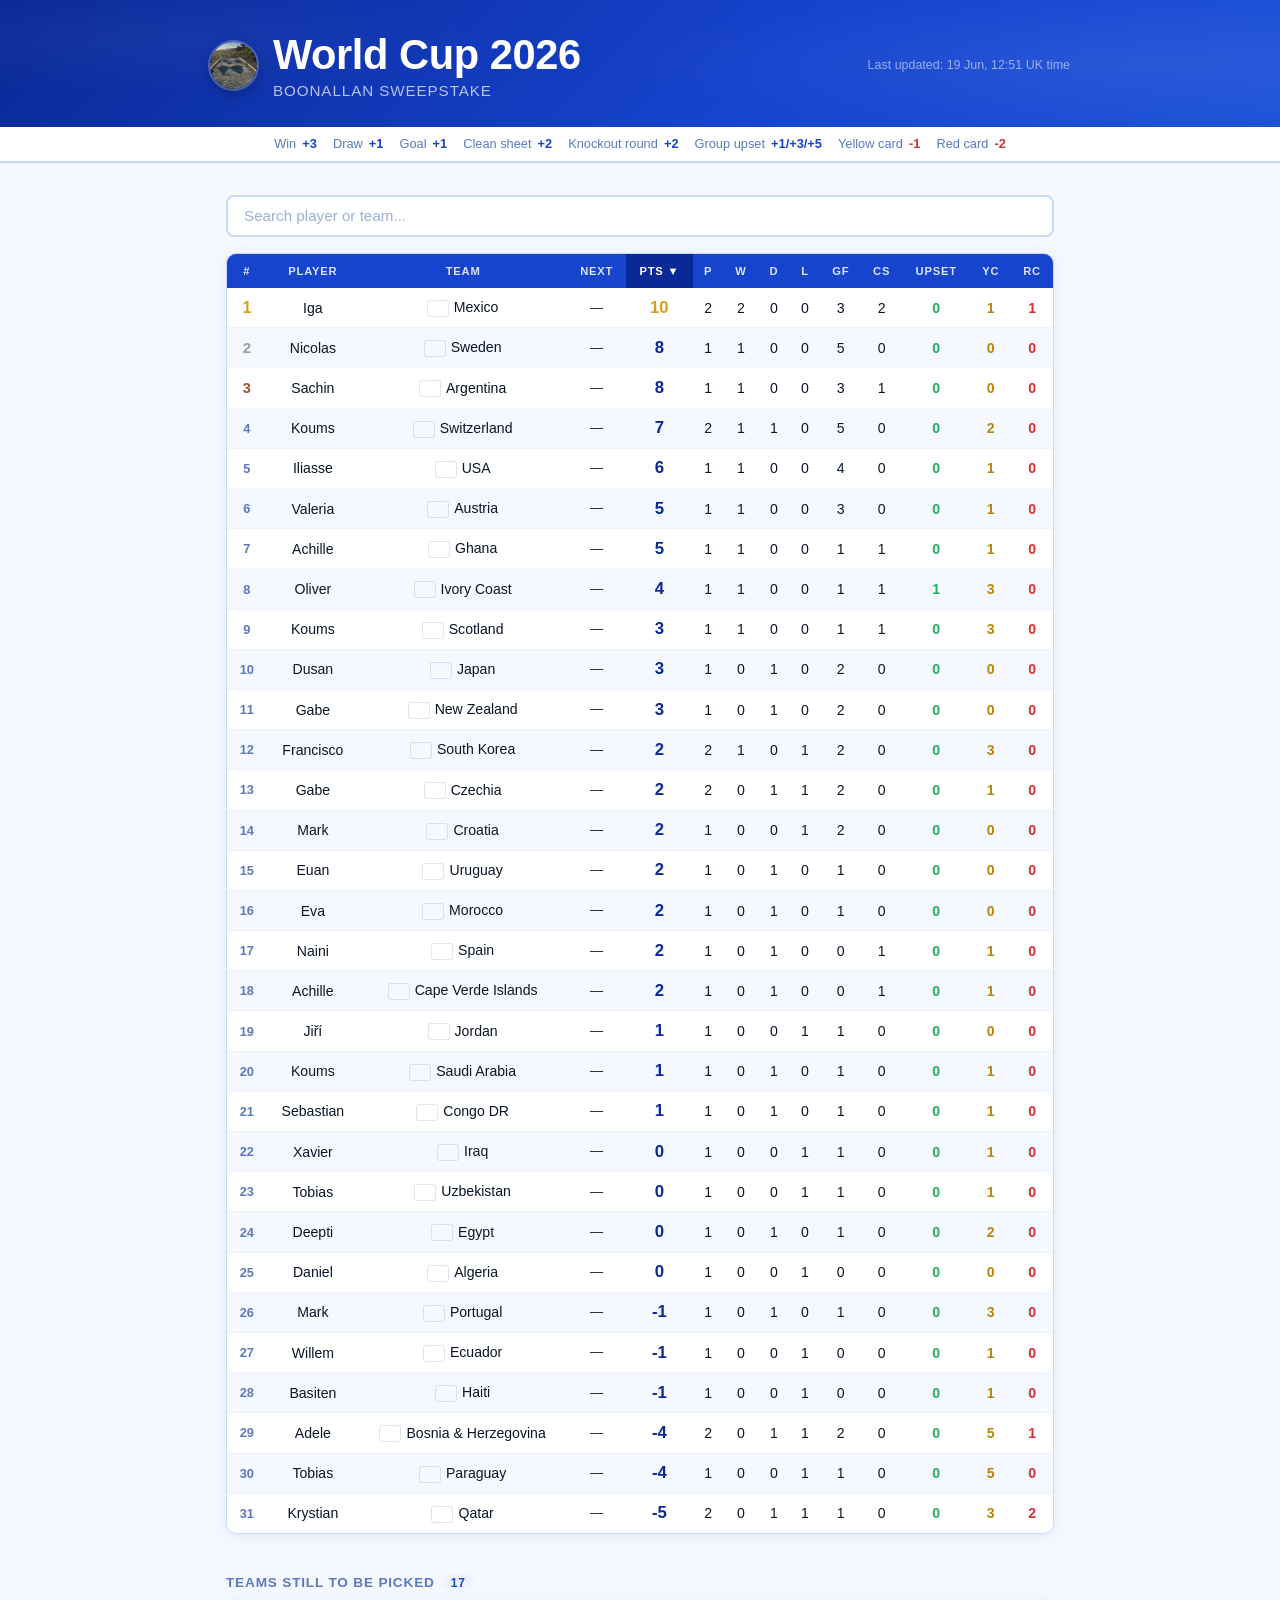
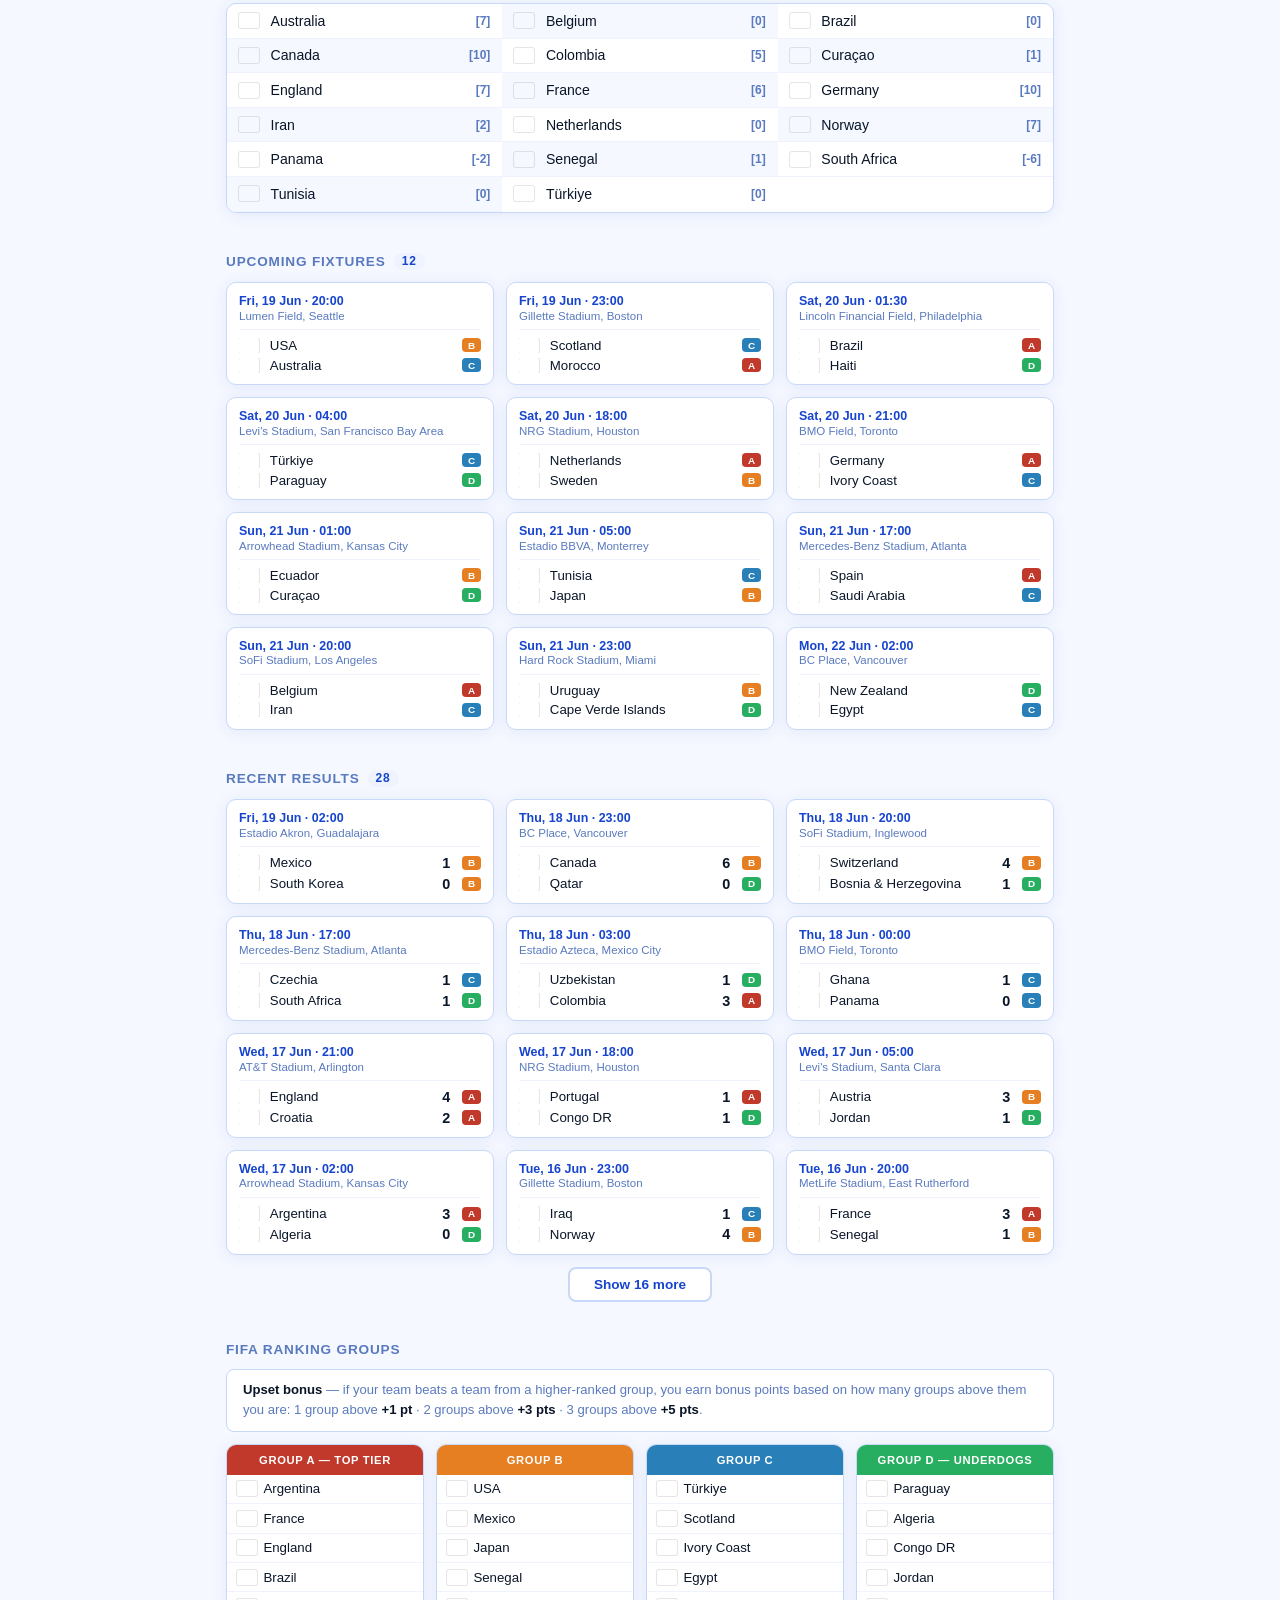
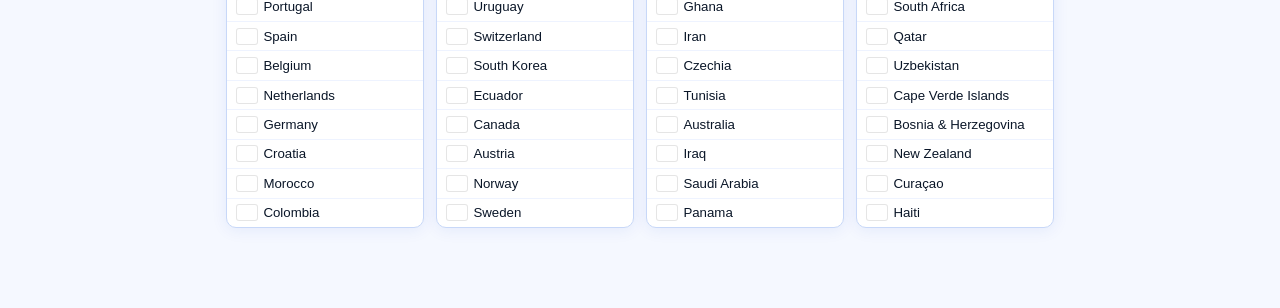
==== docs/index.html @ 89fc32eb "visual" ====
<!DOCTYPE html>
<html lang="en">
<head>
  <meta charset="UTF-8">
  <meta name="viewport" content="width=device-width, initial-scale=1.0">
  <title>BoonAllan World Cup 2026</title>
  <link rel="icon" href="data:image/svg+xml,<svg xmlns=%22http://www.w3.org/2000/svg%22 viewBox=%220 0 100 100%22><text y=%22.9em%22 font-size=%2290%22>⚽</text></svg>">
  <link rel="stylesheet" href="styles.css">
</head>
<body>

  <header>
    <div class="header-inner">
      <div class="header-left">
        <img src="boonallan.JPG" alt="BoonAllan" class="logo">
        <div class="header-titles">
          <h1>World Cup 2026</h1>
          <p class="subtitle">BoonAllan Sweepstake</p>
        </div>
      </div>
      <p id="updated"></p>
    </div>
  </header>

  <div class="scoring-bar">
    <span class="score-item">Win <strong>+3</strong></span>
    <span class="score-item">Draw <strong>+1</strong></span>
    <span class="score-item">Goal <strong>+1</strong></span>
    <span class="score-item">Clean sheet <strong>+2</strong></span>
    <span class="score-item">Knockout round <strong>+2</strong></span>
    <span class="score-item">Group upset <strong>+1/+3/+5</strong></span>
    <span class="score-item neg">Yellow card <strong>-1</strong></span>
    <span class="score-item neg">Red card <strong>-2</strong></span>
  </div>

  <main>
    <div class="search-wrap">
      <input id="search" type="search" placeholder="Search player or team..." autocomplete="off">
    </div>

    <div id="leaderboard-wrap">
      <p id="status" class="message">Loading...</p>
    </div>

    <div id="available-section"></div>
    <div id="upcoming-section"></div>
    <div id="results-section"></div>
    <div id="fifa-section"></div>
  </main>

  <script src="app.js"></script>
  <script data-goatcounter="https://boonallan.goatcounter.com/count"
        async src="https://gc.zgo.at/count.js"></script>
</body>
</html>
---- docs/styles.css ----
*, *::before, *::after {
  box-sizing: border-box;
  margin: 0;
  padding: 0;
}

:root {
  --blue:       #1644CE;
  --blue-dark:  #0A2896;
  --blue-mid:   #1E52D8;
  --blue-light: #EEF3FF;
  --blue-faint: #F5F8FF;
  --gold:       #D4A017;
  --gold-light: #FFF8E1;
  --white:      #FFFFFF;
  --text:       #0A1628;
  --muted:      #5A7ABF;
  --border:     #C8D8F8;
  --red:        #D63031;
  --yellow:     #F9CA24;
}

body {
  background: var(--blue-faint);
  color: var(--text);
  font-family: -apple-system, BlinkMacSystemFont, "Segoe UI", Roboto, sans-serif;
  min-height: 100vh;
}

/* ── Header ── */
header {
  background: linear-gradient(135deg, var(--blue-dark) 0%, var(--blue) 60%, var(--blue-mid) 100%);
  padding: 2rem 1.5rem 1.75rem;
  position: relative;
  overflow: hidden;
}

header::before {
  content: "";
  position: absolute;
  inset: 0;
  background:
    radial-gradient(ellipse 60% 80% at 90% 50%, rgba(255,255,255,0.06) 0%, transparent 70%),
    radial-gradient(ellipse 40% 60% at 10% 30%, rgba(255,255,255,0.04) 0%, transparent 70%);
  pointer-events: none;
}

.header-inner {
  max-width: 860px;
  margin: 0 auto;
  display: flex;
  align-items: center;
  justify-content: space-between;
  gap: 1rem;
  flex-wrap: wrap;
}

.header-left {
  display: flex;
  align-items: center;
  gap: 1rem;
}

.logo {
  width: 36px;
  height: 36px;
  border-radius: 50%;
  flex-shrink: 0;
  box-shadow: 0 0 0 2px rgba(255, 255, 255, 0.25), 0 4px 14px rgba(0, 0, 0, 0.3);
}

.header-titles h1 {
  font-size: clamp(1.6rem, 4.5vw, 2.6rem);
  font-weight: 800;
  color: var(--white);
  letter-spacing: -0.01em;
  line-height: 1.1;
}

.subtitle {
  font-size: 0.95rem;
  font-weight: 500;
  color: rgba(255,255,255,0.7);
  margin-top: 0.25rem;
  letter-spacing: 0.06em;
  text-transform: uppercase;
}

#updated {
  font-size: 0.78rem;
  color: rgba(255,255,255,0.55);
  white-space: nowrap;
}

/* ── Scoring bar ── */
.scoring-bar {
  background: var(--white);
  border-bottom: 2px solid var(--border);
  padding: 0.6rem 1.5rem;
  display: flex;
  flex-wrap: wrap;
  gap: 0.4rem 1rem;
  justify-content: center;
  align-items: center;
}

.score-item {
  font-size: 0.8rem;
  color: var(--muted);
  white-space: nowrap;
}

.score-item strong {
  color: var(--blue);
  font-weight: 700;
  margin-left: 0.2em;
}

.score-item.neg strong {
  color: var(--red);
}

/* ── Main content ── */
main {
  max-width: 860px;
  margin: 2rem auto;
  padding: 0 1rem 3rem;
}

/* ── Search bar ── */
.search-wrap {
  margin-bottom: 1rem;
}

#search {
  width: 100%;
  padding: 0.65rem 1rem;
  font-size: 0.95rem;
  border: 2px solid var(--border);
  border-radius: 8px;
  background: var(--white);
  color: var(--text);
  outline: none;
  transition: border-color 0.15s, box-shadow 0.15s;
}

#search:focus {
  border-color: var(--blue);
  box-shadow: 0 0 0 3px rgba(22, 68, 206, 0.12);
}

#search::placeholder {
  color: #9AB0D8;
}

/* ── Table ── */
.message {
  color: var(--muted);
  text-align: center;
  padding: 2rem 0;
}

#leaderboard-wrap {
  overflow-x: auto;
  background: var(--white);
  border-radius: 10px;
  border: 1px solid var(--border);
  box-shadow: 0 2px 16px rgba(22, 68, 206, 0.08);
}

table {
  width: 100%;
  border-collapse: collapse;
  min-width: 560px;
}

thead th {
  background: var(--blue);
  color: rgba(255,255,255,0.85);
  padding: 0.7rem 0.6rem;
  font-size: 0.7rem;
  font-weight: 700;
  text-transform: uppercase;
  letter-spacing: 0.07em;
  white-space: nowrap;
}

thead th.sortable {
  cursor: pointer;
  -webkit-user-select: none;
  user-select: none;
}

thead th.sortable:hover {
  background: var(--blue-mid);
  color: var(--white);
}

thead th.active {
  background: var(--blue-dark);
  color: var(--white);
}

tbody tr {
  border-bottom: 1px solid var(--blue-light);
  transition: background 0.1s;
}

tbody tr:last-child {
  border-bottom: none;
}

tbody tr:nth-child(even) {
  background: var(--blue-faint);
}

tbody tr:hover {
  background: var(--blue-light);
}

tbody td {
  padding: 0.6rem 0.6rem;
  font-size: 0.88rem;
  text-align: center;
}

tbody td:nth-child(2),
tbody td:nth-child(3) {
  text-align: center;
  font-weight: 500;
}

/* Rank */
td.rank {
  color: var(--muted);
  font-size: 0.8rem;
  font-weight: 600;
  min-width: 2.2rem;
}

tr.r1 td.rank { color: var(--gold); font-size: 1rem; }
tr.r2 td.rank { color: #9E9E9E; font-size: 0.95rem; }
tr.r3 td.rank { color: #A0522D; font-size: 0.9rem; }

/* Points */
td.pts {
  font-weight: 800;
  font-size: 1.05rem;
  color: var(--blue-dark);
}

tr.r1 td.pts { color: var(--gold); }

/* Next match column */
td.next-match {
  text-align: center;
  white-space: nowrap;
  font-size: 0.82rem;
  line-height: 1.4;
}

.next-time {
  display: block;
  font-weight: 700;
  color: var(--blue);
}

.next-vs {
  display: block;
  color: var(--muted);
  font-size: 0.78rem;
}


td.next-match.knocked-out {
  color: var(--muted);
  font-style: italic;
  font-size: 0.82rem;
}

/* Flag images */
.flag {
  display: inline-block;
  vertical-align: middle;
  margin-right: 6px;
  border-radius: 2px;
  box-shadow: 0 0 0 1px rgba(0,0,0,0.1);
  flex-shrink: 0;
}

/* Cards */
td.yc { color: #B8860B; font-weight: 600; }
td.rc { color: var(--red); font-weight: 600; }
td.ub { color: #27AE60; font-weight: 700; }

/* ── Available teams ── */
#available-section {
  margin-top: 2.5rem;
}

.section-heading {
  font-size: 0.85rem;
  font-weight: 700;
  text-transform: uppercase;
  letter-spacing: 0.06em;
  color: var(--muted);
  margin-bottom: 0.75rem;
  display: flex;
  align-items: center;
  gap: 0.5rem;
}

.section-heading .count {
  background: var(--blue-light);
  color: var(--blue);
  font-size: 0.75rem;
  font-weight: 700;
  padding: 0.1rem 0.5rem;
  border-radius: 999px;
}

#available-wrap {
  background: var(--white);
  border: 1px solid var(--border);
  border-radius: 10px;
  box-shadow: 0 2px 16px rgba(22, 68, 206, 0.08);
  overflow: hidden;
}

.available-table {
  width: 100%;
  border-collapse: collapse;
  column-count: 3;
}

.available-table tbody {
  display: grid;
  grid-template-columns: repeat(3, 1fr);
}

.available-table tr {
  border-bottom: 1px solid var(--blue-light);
}

.available-table td {
  padding: 0.55rem 0.75rem;
  font-size: 0.88rem;
  display: flex;
  align-items: center;
  gap: 0.35rem;
}

.avail-pts {
  margin-left: auto;
  font-size: 0.75rem;
  font-weight: 700;
  color: var(--muted);
  flex-shrink: 0;
}

@media (max-width: 600px) {
  .available-table tbody {
    grid-template-columns: 1fr;
  }
}

/* ── Upcoming Fixtures ── */
#upcoming-section {
  margin-top: 2.5rem;
}

.match-grid {
  display: grid;
  grid-template-columns: repeat(3, 1fr);
  gap: 0.75rem;
}

.match-card {
  background: var(--white);
  border: 1px solid var(--border);
  border-radius: 10px;
  overflow: hidden;
  box-shadow: 0 2px 16px rgba(22, 68, 206, 0.08);
  padding: 0.7rem 0.75rem;
  display: flex;
  flex-direction: column;
  gap: 0.5rem;
}

.match-card-meta {
  display: flex;
  flex-direction: column;
  gap: 0.1rem;
  padding-bottom: 0.45rem;
  border-bottom: 1px solid var(--blue-light);
}

.match-card-time {
  font-size: 0.78rem;
  font-weight: 700;
  color: var(--blue);
}

.match-card-venue {
  font-size: 0.72rem;
  color: var(--muted);
  white-space: nowrap;
  overflow: hidden;
  text-overflow: ellipsis;
}

.match-teams {
  display: flex;
  flex-direction: column;
  gap: 0.3rem;
}

.match-team {
  display: flex;
  align-items: center;
  justify-content: space-between;
  gap: 0.4rem;
}

.match-team-name {
  display: flex;
  align-items: center;
  gap: 0.3rem;
  font-size: 0.83rem;
  font-weight: 500;
  flex: 1;
  min-width: 0;
  white-space: nowrap;
  overflow: hidden;
  text-overflow: ellipsis;
}

/* ── Results section ── */
#results-section {
  margin-top: 2.5rem;
}

.match-score {
  font-size: 0.9rem;
  font-weight: 800;
  color: var(--text);
  min-width: 1.2rem;
  text-align: center;
  flex-shrink: 0;
}

.show-more-wrap {
  margin-top: 0.75rem;
  text-align: center;
}

.show-more-btn {
  background: var(--white);
  border: 2px solid var(--border);
  border-radius: 8px;
  color: var(--blue);
  font-size: 0.85rem;
  font-weight: 600;
  padding: 0.5rem 1.5rem;
  cursor: pointer;
  transition: background 0.15s, border-color 0.15s;
}

.show-more-btn:hover {
  background: var(--blue-light);
  border-color: var(--blue);
}

.grp-badge {
  font-size: 0.62rem;
  font-weight: 700;
  padding: 0.1rem 0.35rem;
  border-radius: 4px;
  color: #fff;
  flex-shrink: 0;
  letter-spacing: 0.03em;
}

.grp-badge.grp-a { background: #C0392B; }
.grp-badge.grp-b { background: #E67E22; }
.grp-badge.grp-c { background: #2980B9; }
.grp-badge.grp-d { background: #27AE60; }

@media (max-width: 600px) {
  .match-grid {
    grid-template-columns: repeat(2, 1fr);
  }
}

@media (max-width: 380px) {
  .match-grid {
    grid-template-columns: 1fr;
  }
}

/* ── FIFA Ranking Groups ── */
#fifa-section {
  margin-top: 2.5rem;
}

.upset-note {
  font-size: 0.82rem;
  color: var(--muted);
  line-height: 1.55;
  margin-bottom: 0.75rem;
  background: var(--white);
  border: 1px solid var(--border);
  border-radius: 8px;
  padding: 0.65rem 1rem;
}

.upset-note strong {
  color: var(--text);
}

.grp-grid {
  display: grid;
  grid-template-columns: repeat(4, 1fr);
  gap: 0.75rem;
}

.grp-col {
  background: var(--white);
  border: 1px solid var(--border);
  border-radius: 10px;
  overflow: hidden;
  box-shadow: 0 2px 16px rgba(22, 68, 206, 0.08);
}

.grp-header {
  padding: 0.55rem 0.6rem;
  font-size: 0.7rem;
  font-weight: 700;
  text-transform: uppercase;
  letter-spacing: 0.06em;
  color: #fff;
  text-align: center;
}

.grp-header.grp-a { background: #C0392B; }
.grp-header.grp-b { background: #E67E22; }
.grp-header.grp-c { background: #2980B9; }
.grp-header.grp-d { background: #27AE60; }

.grp-team {
  padding: 0.42rem 0.65rem;
  font-size: 0.83rem;
  display: flex;
  align-items: center;
  border-bottom: 1px solid var(--blue-light);
}

.grp-team:last-child {
  border-bottom: none;
}

@media (max-width: 600px) {
  .grp-grid {
    grid-template-columns: repeat(2, 1fr);
  }
}

/* ── Mobile ── */
@media (max-width: 540px) {
  header { padding: 1.25rem 1rem 1.25rem; }
  main { padding: 1rem 0.5rem 2rem; }
  .scoring-bar { padding: 0.5rem 0.75rem; gap: 0.3rem 0.75rem; }
  .score-item { font-size: 0.75rem; }

  /* Pts is the last visible column; stat cols scroll off to the right.
     28 + 95 + 120 + 80 + 58 = 381px (fills ~390px viewport minus padding)
     + 8 × 36px stat cols + 1 × 50px (Upset) = 719px total table width */
  table {
    table-layout: fixed;
    min-width: unset;
    width: 719px;
  }

  thead th:nth-child(1) { width: 28px; }
  thead th:nth-child(2) { width: 95px; }
  thead th:nth-child(3) { width: 120px; }
  thead th:nth-child(4) { width: 80px; }
  thead th:nth-child(5) { width: 58px; }
  thead th:nth-child(n+6) { width: 36px; }
  thead th[data-key="upset_bonus"] { width: 50px; }

  tbody td:nth-child(2),
  tbody td:nth-child(3) {
    overflow: hidden;
    text-overflow: ellipsis;
    white-space: nowrap;
  }
}

/* ── Logo size: larger on desktop ── */
@media (min-width: 541px) {
  .logo {
    width: 47px;
    height: 47px;
  }
}
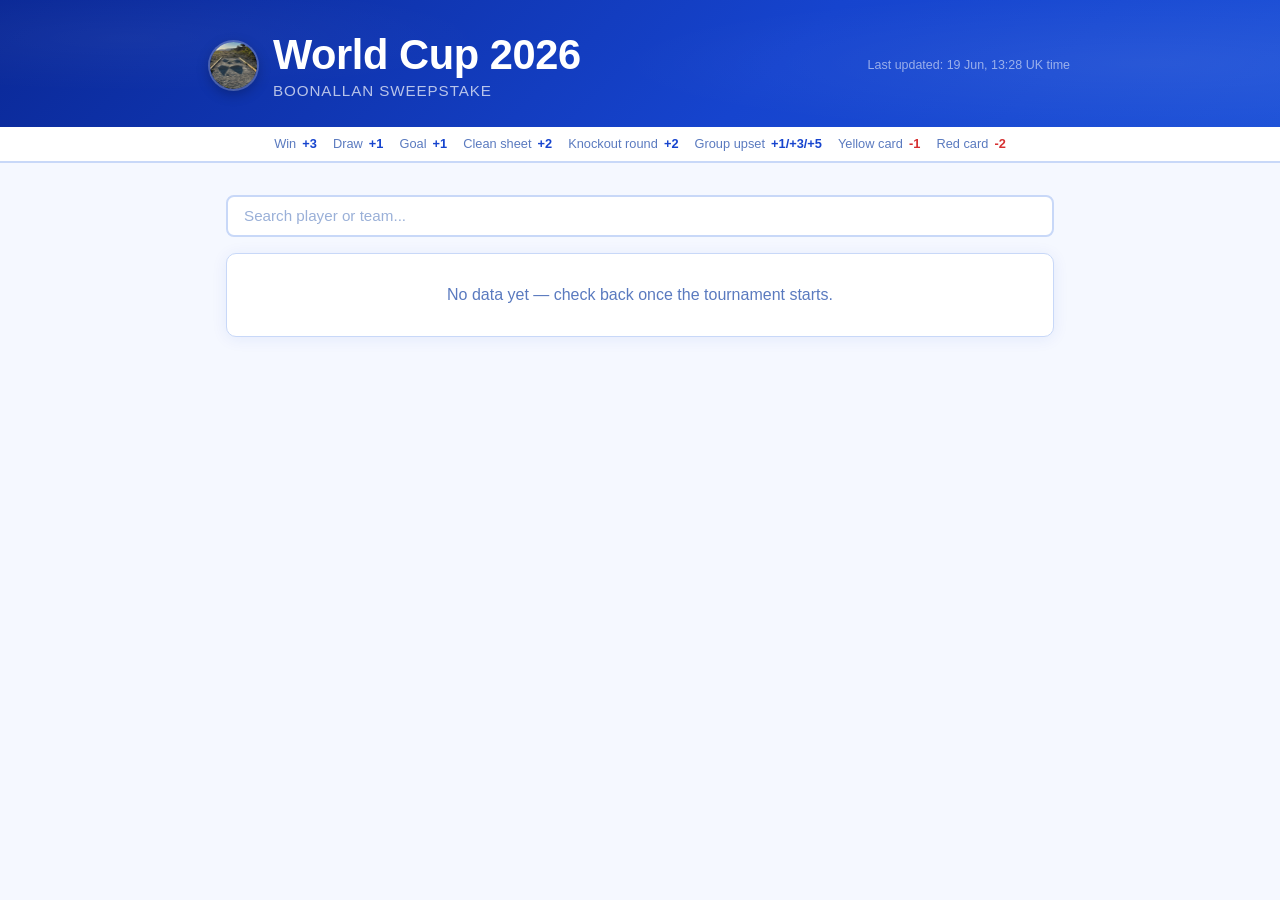
==== commit c8de3a73: "draws" ====
--- a/docs/index.html
+++ b/docs/index.html
@@ -34,6 +34,8 @@
   </div>
 
   <main>
+    <div id="draw-cta"></div>
+
     <div class="search-wrap">
       <input id="search" type="search" placeholder="Search player or team..." autocomplete="off">
     </div>
--- a/docs/styles.css
+++ b/docs/styles.css
@@ -604,3 +604,255 @@
     height: 47px;
   }
 }
+
+/* ── Back link (draw page header) ── */
+.back-link {
+  font-size: 0.85rem;
+  font-weight: 600;
+  color: rgba(255,255,255,0.75);
+  text-decoration: none;
+  white-space: nowrap;
+}
+.back-link:hover { color: #fff; }
+
+/* ── Draw CTA bar (leaderboard page) ── */
+.draw-cta-bar {
+  display: flex;
+  align-items: center;
+  justify-content: space-between;
+  gap: 0.75rem;
+  padding: 0.7rem 1.1rem;
+  border-radius: 10px;
+  font-size: 0.9rem;
+  font-weight: 600;
+  margin-bottom: 1rem;
+  text-decoration: none;
+  cursor: pointer;
+}
+.draw-cta-open {
+  background: var(--blue);
+  color: #fff;
+  transition: background 0.15s;
+}
+.draw-cta-open:hover { background: var(--blue-dark); }
+.draw-cta-badge {
+  background: rgba(255,255,255,0.22);
+  padding: 0.15rem 0.6rem;
+  border-radius: 999px;
+  font-size: 0.8rem;
+}
+.draw-cta-done {
+  background: var(--blue-light);
+  color: var(--blue-dark);
+  font-weight: 500;
+  font-size: 0.88rem;
+  cursor: default;
+}
+
+/* ── Draw page layout ── */
+.draw-main {
+  max-width: 920px;
+  margin: 2rem auto;
+  padding: 0 1rem 3rem;
+}
+
+.draw-setup {
+  text-align: center;
+  margin-bottom: 2rem;
+}
+
+.draw-intro {
+  font-size: 0.9rem;
+  color: var(--muted);
+  margin-bottom: 1.25rem;
+  max-width: 520px;
+  margin-left: auto;
+  margin-right: auto;
+  line-height: 1.55;
+}
+
+.draw-name-row {
+  display: flex;
+  justify-content: center;
+  margin-bottom: 0.75rem;
+}
+
+#player-name {
+  max-width: 300px;
+  width: 100%;
+  padding: 0.75rem 1rem;
+  font-size: 1rem;
+  border: 2px solid var(--border);
+  border-radius: 8px;
+  text-align: center;
+  outline: none;
+  background: var(--white);
+  color: var(--text);
+  transition: border-color 0.15s, box-shadow 0.15s;
+}
+#player-name:focus {
+  border-color: var(--blue);
+  box-shadow: 0 0 0 3px rgba(22, 68, 206, 0.12);
+}
+
+.pick-counter {
+  font-size: 0.95rem;
+  color: var(--muted);
+  min-height: 1.4em;
+}
+.pick-counter.active { color: var(--blue); font-weight: 600; }
+.pick-counter.done   { color: #27AE60;    font-weight: 700; }
+
+.draw-all-done {
+  text-align: center;
+  padding: 1.5rem;
+  background: var(--white);
+  border: 1px solid var(--border);
+  border-radius: 10px;
+  margin-bottom: 1.5rem;
+  color: var(--muted);
+  font-size: 0.95rem;
+}
+
+.draw-error {
+  text-align: center;
+  color: var(--red);
+  padding: 2rem 1rem;
+  font-size: 0.9rem;
+  line-height: 1.6;
+}
+
+/* ── Card grid ── */
+.card-grid {
+  display: grid;
+  grid-template-columns: repeat(8, 1fr);
+  gap: 8px;
+}
+
+@media (max-width: 640px) {
+  .card-grid { grid-template-columns: repeat(4, 1fr); gap: 6px; }
+}
+@media (max-width: 360px) {
+  .card-grid { grid-template-columns: repeat(3, 1fr); gap: 5px; }
+}
+
+/* ── Individual card ── */
+.card-wrap {
+  aspect-ratio: 2 / 3;
+  perspective: 700px;
+  cursor: default;
+  -webkit-tap-highlight-color: transparent;
+}
+.card-wrap.can-pick { cursor: pointer; }
+.card-wrap.pending  { pointer-events: none; opacity: 0.7; }
+
+.card-wrap.can-pick:hover .card-cover {
+  background: linear-gradient(135deg, #1e52d8 0%, #2b65f0 100%);
+  transform: translateY(-2px) scale(1.03);
+}
+
+.card {
+  position: relative;
+  width: 100%;
+  height: 100%;
+  transform-style: preserve-3d;
+  transition: transform 0.55s cubic-bezier(0.4, 0, 0.2, 1);
+}
+.card.is-flipped { transform: rotateY(180deg); }
+
+.card-face {
+  position: absolute;
+  inset: 0;
+  border-radius: 8px;
+  -webkit-backface-visibility: hidden;
+  backface-visibility: hidden;
+  display: flex;
+  flex-direction: column;
+  align-items: center;
+  justify-content: center;
+  overflow: hidden;
+}
+
+/* Face-down side */
+.card-cover {
+  background: linear-gradient(135deg, var(--blue-dark) 0%, var(--blue) 100%);
+  box-shadow: 0 2px 8px rgba(0,0,0,0.25);
+  transition: background 0.15s, transform 0.15s;
+}
+.card-soccer {
+  font-size: clamp(1rem, 2.5vw, 1.6rem);
+  line-height: 1;
+  -webkit-user-select: none;
+  user-select: none;
+}
+
+/* Reveal side */
+.card-reveal {
+  transform: rotateY(180deg);
+  background: var(--white);
+  border: 2px solid var(--border);
+  padding: 0.3rem 0.2rem;
+  box-shadow: 0 2px 8px rgba(0,0,0,0.08);
+  gap: 0.2rem;
+}
+
+.card.claimed-mine .card-reveal {
+  border-color: var(--gold);
+  background: var(--gold-light);
+}
+.card.claimed-other .card-reveal {
+  background: var(--blue-faint);
+  border-color: var(--border);
+}
+
+.reveal-flag { line-height: 1; }
+.reveal-flag img { border-radius: 2px; display: block; }
+
+.reveal-team {
+  font-size: clamp(0.48rem, 1.1vw, 0.72rem);
+  font-weight: 700;
+  text-align: center;
+  color: var(--text);
+  line-height: 1.2;
+  word-break: break-word;
+  -webkit-hyphens: auto;
+  hyphens: auto;
+}
+
+.reveal-claimer {
+  font-size: clamp(0.44rem, 0.9vw, 0.62rem);
+  color: var(--muted);
+  text-align: center;
+  font-style: italic;
+  line-height: 1.2;
+}
+.card.claimed-mine .reveal-claimer {
+  color: #b8860b;
+  font-weight: 700;
+  font-style: normal;
+}
+
+/* ── Toast notification ── */
+.toast {
+  position: fixed;
+  bottom: 2rem;
+  left: 50%;
+  transform: translateX(-50%);
+  background: var(--text);
+  color: #fff;
+  padding: 0.7rem 1.4rem;
+  border-radius: 8px;
+  font-size: 0.88rem;
+  font-weight: 500;
+  z-index: 200;
+  box-shadow: 0 4px 20px rgba(0,0,0,0.3);
+  white-space: nowrap;
+}
+
+/* ── Shake animation ── */
+@keyframes shake {
+  0%, 100% { transform: translateX(0); }
+  25%       { transform: translateX(-7px); }
+  75%       { transform: translateX(7px); }
+}
+.shake { animation: shake 0.35s ease-in-out; }
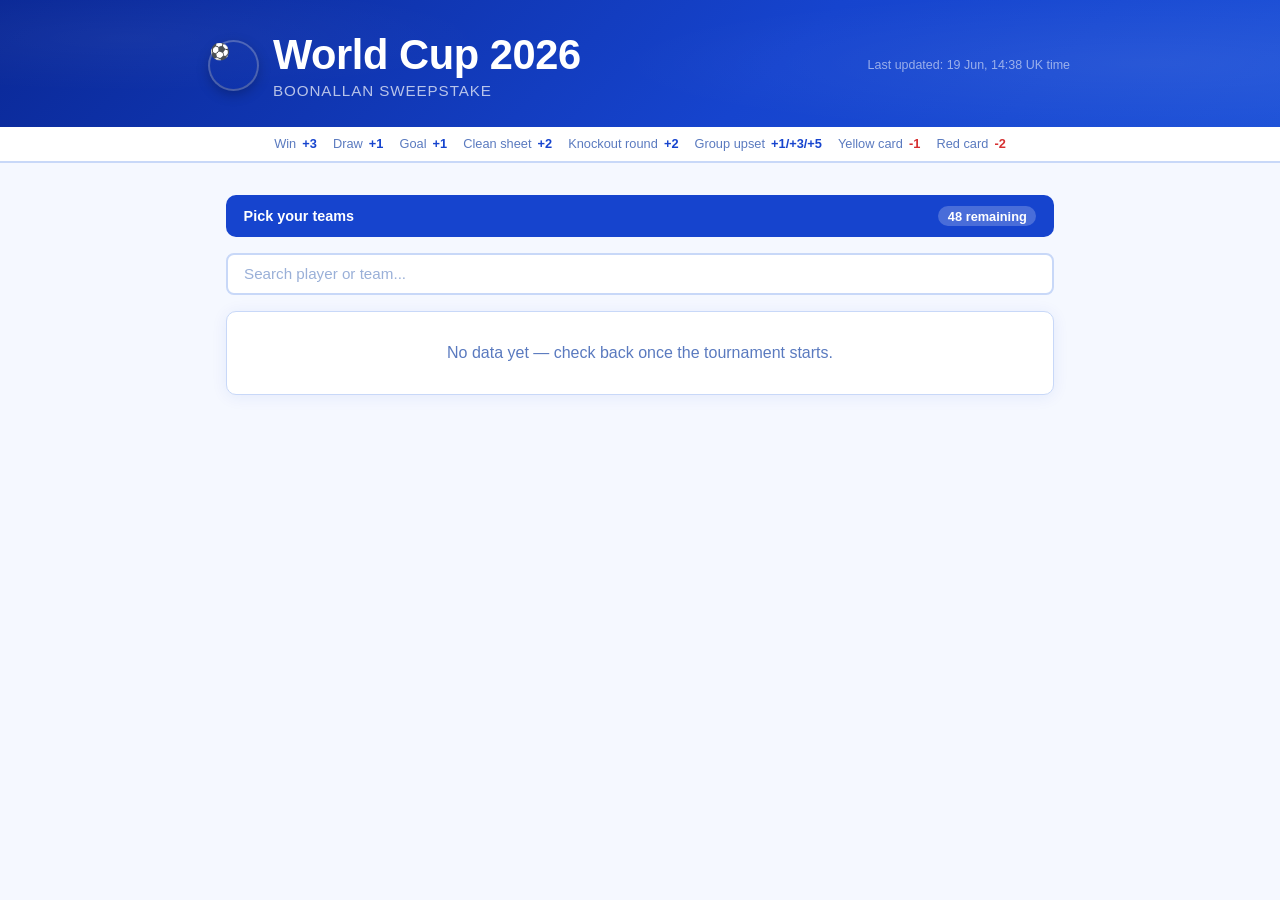
==== commit ac1be419: "image" ====
--- a/docs/index.html
+++ b/docs/index.html
@@ -12,7 +12,7 @@
   <header>
     <div class="header-inner">
       <div class="header-left">
-        <img src="boonallan.JPG" alt="BoonAllan" class="logo">
+        <span class="logo logo-emoji">⚽</span>
         <div class="header-titles">
           <h1>World Cup 2026</h1>
           <p class="subtitle">BoonAllan Sweepstake</p>
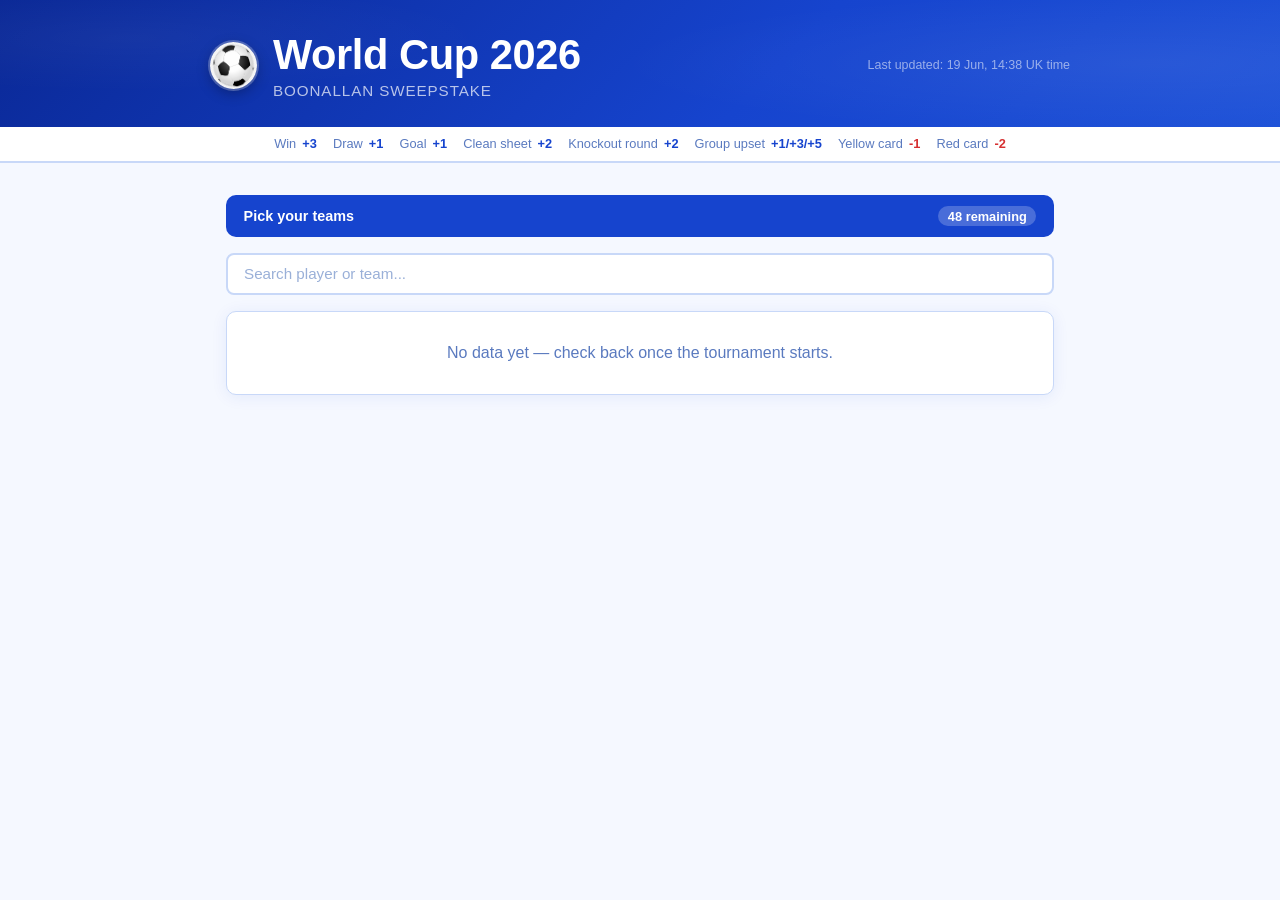
==== commit 08a5db04: "image" ====
--- a/docs/index.html
+++ b/docs/index.html
@@ -12,7 +12,7 @@
   <header>
     <div class="header-inner">
       <div class="header-left">
-        <span class="logo logo-emoji">⚽</span>
+        <img src="boonallan.png" alt="BoonAllan" class="logo">
         <div class="header-titles">
           <h1>World Cup 2026</h1>
           <p class="subtitle">BoonAllan Sweepstake</p>
--- a/docs/styles.css
+++ b/docs/styles.css
@@ -641,6 +641,11 @@
   border-radius: 999px;
   font-size: 0.8rem;
 }
+.draw-cta-inline {
+  display: inline-flex;
+  margin-top: 1rem;
+}
+
 .draw-cta-done {
   background: var(--blue-light);
   color: var(--blue-dark);
@@ -851,8 +856,8 @@
 
 /* ── Shake animation ── */
 @keyframes shake {
-  0%, 100% { transform: translateX(0); }
-  25%       { transform: translateX(-7px); }
-  75%       { transform: translateX(7px); }
+  0%, 100% { translate: 0; }
+  25%       { translate: -7px; }
+  75%       { translate: 7px; }
 }
 .shake { animation: shake 0.35s ease-in-out; }
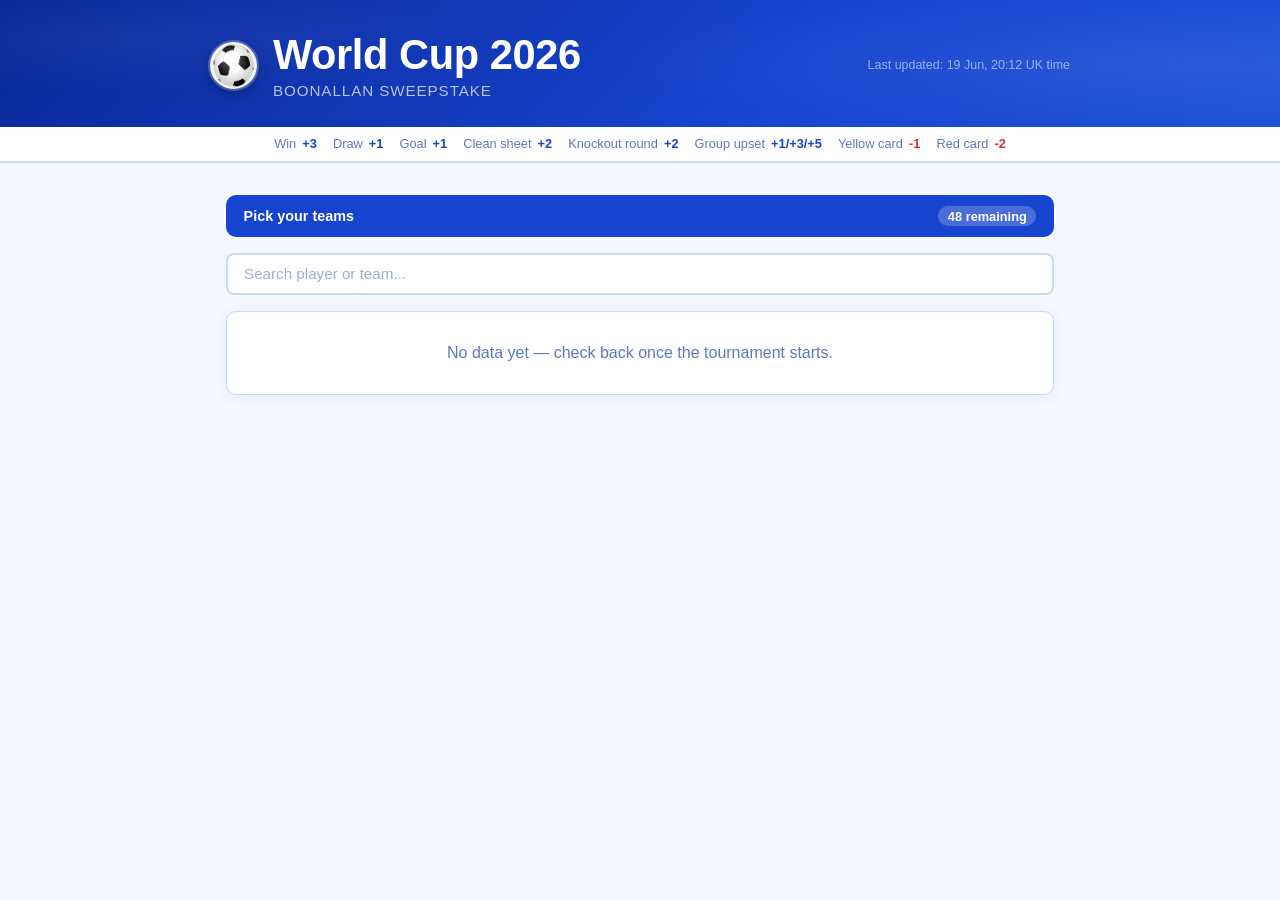
==== commit 44f0f582: "assignments" ====
--- a/docs/index.html
+++ b/docs/index.html
@@ -47,6 +47,7 @@
     <div id="available-section"></div>
     <div id="upcoming-section"></div>
     <div id="results-section"></div>
+    <div id="player-leaderboard-section"></div>
     <div id="fifa-section"></div>
   </main>
 
--- a/docs/styles.css
+++ b/docs/styles.css
@@ -498,6 +498,24 @@
   }
 }
 
+/* ── Player Totals leaderboard ── */
+#player-leaderboard-section {
+  margin-top: 2.5rem;
+}
+
+.player-lb-wrap {
+  overflow-x: auto;
+  background: var(--white);
+  border-radius: 10px;
+  border: 1px solid var(--border);
+  box-shadow: 0 2px 16px rgba(22, 68, 206, 0.08);
+}
+
+.player-lb-teams {
+  text-align: left;
+  line-height: 1.6;
+}
+
 /* ── FIFA Ranking Groups ── */
 #fifa-section {
   margin-top: 2.5rem;
@@ -811,7 +829,7 @@
 }
 
 .reveal-flag { line-height: 1; }
-.reveal-flag img { border-radius: 2px; display: block; }
+.reveal-flag .flag { margin-right: 0; display: block; }
 
 .reveal-team {
   font-size: clamp(0.48rem, 1.1vw, 0.72rem);
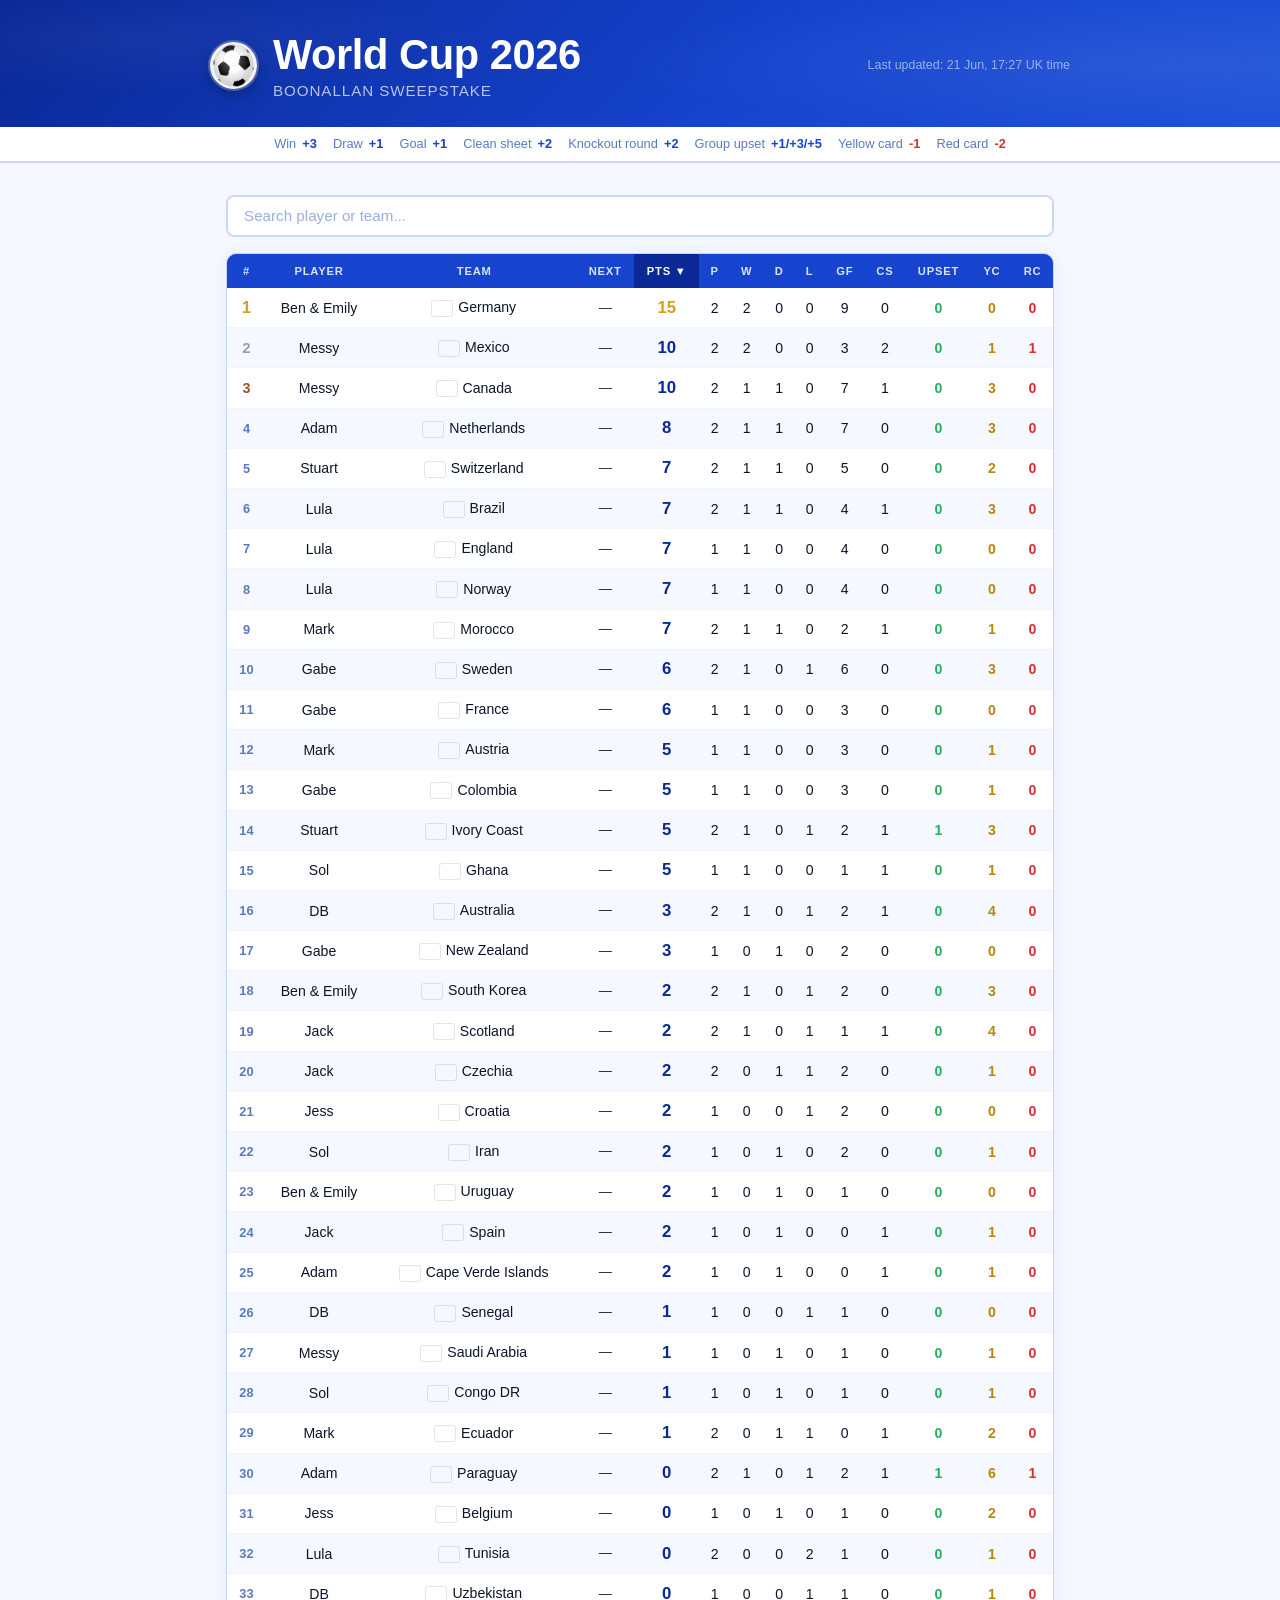
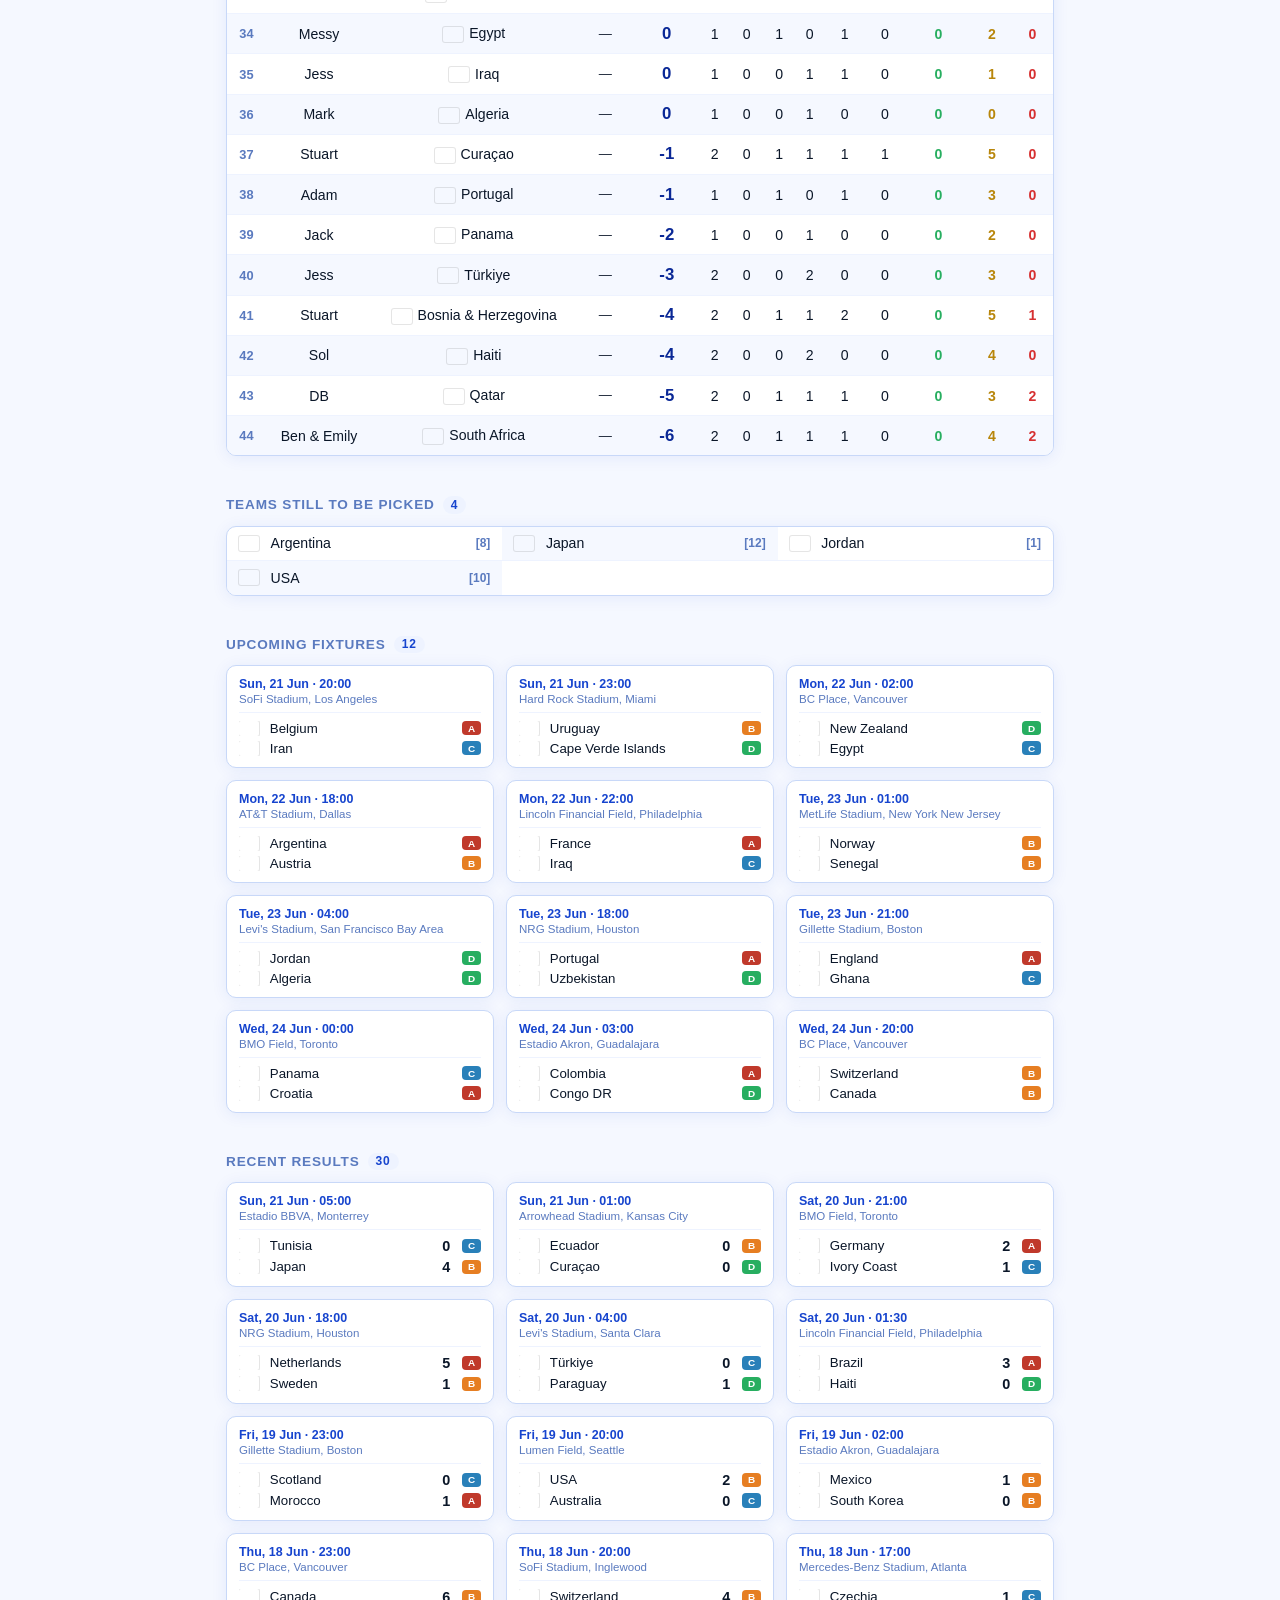
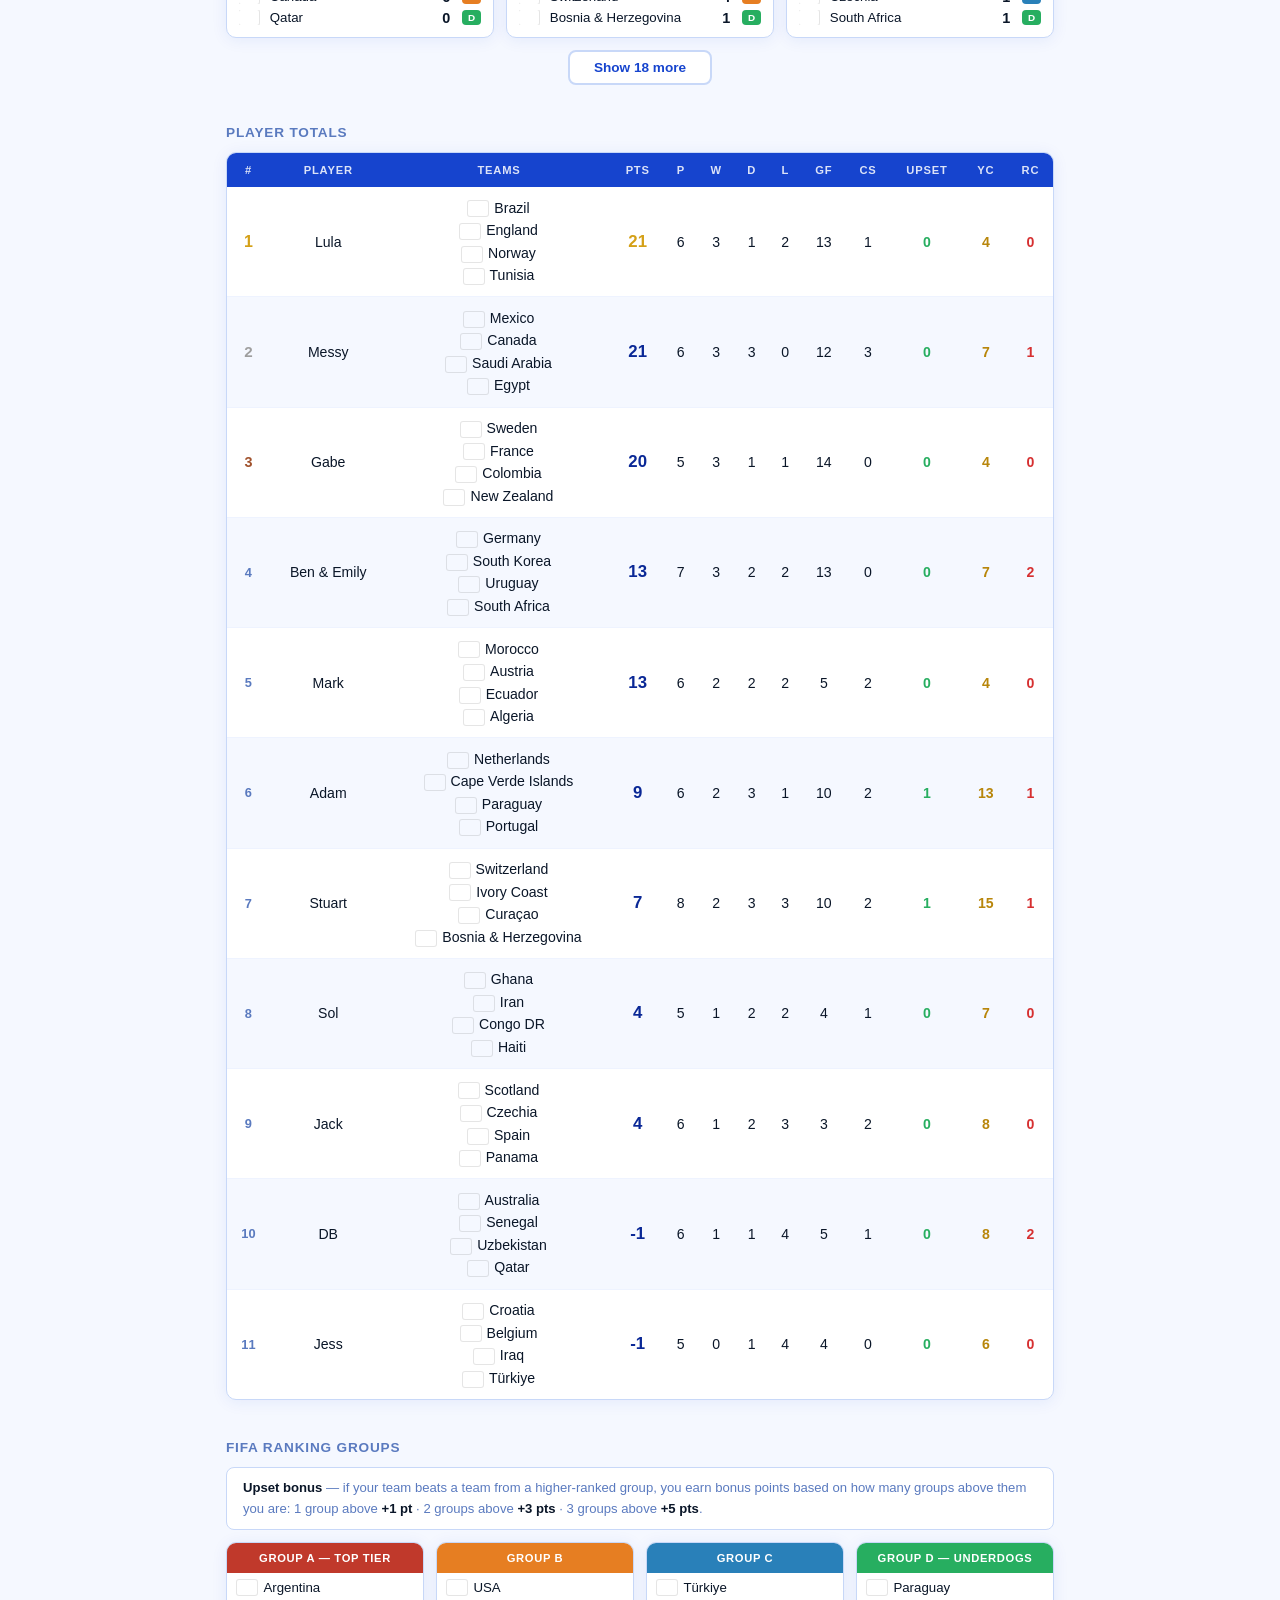
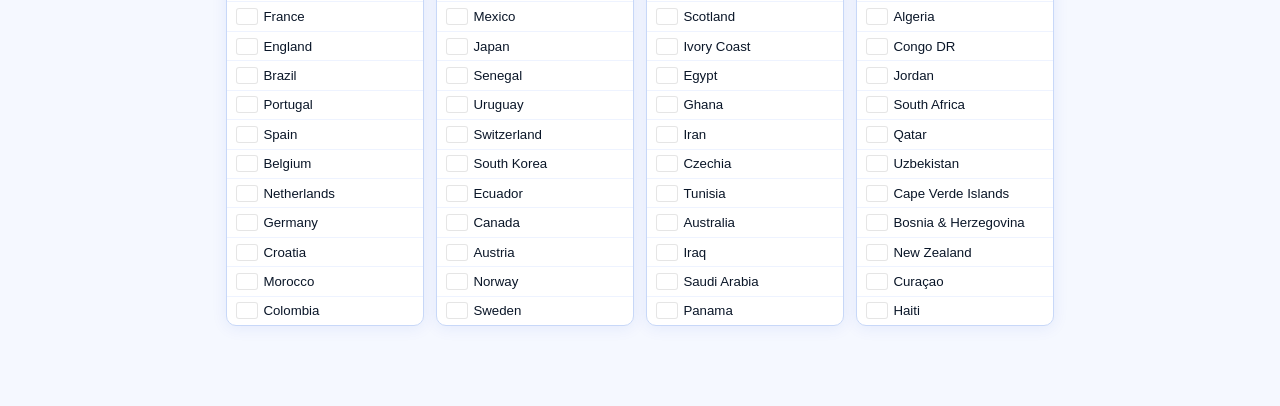
==== commit 2ae43378: "final;" ====
--- a/docs/index.html
+++ b/docs/index.html
@@ -34,8 +34,6 @@
   </div>
 
   <main>
-    <div id="draw-cta"></div>
-
     <div class="search-wrap">
       <input id="search" type="search" placeholder="Search player or team..." autocomplete="off">
     </div>
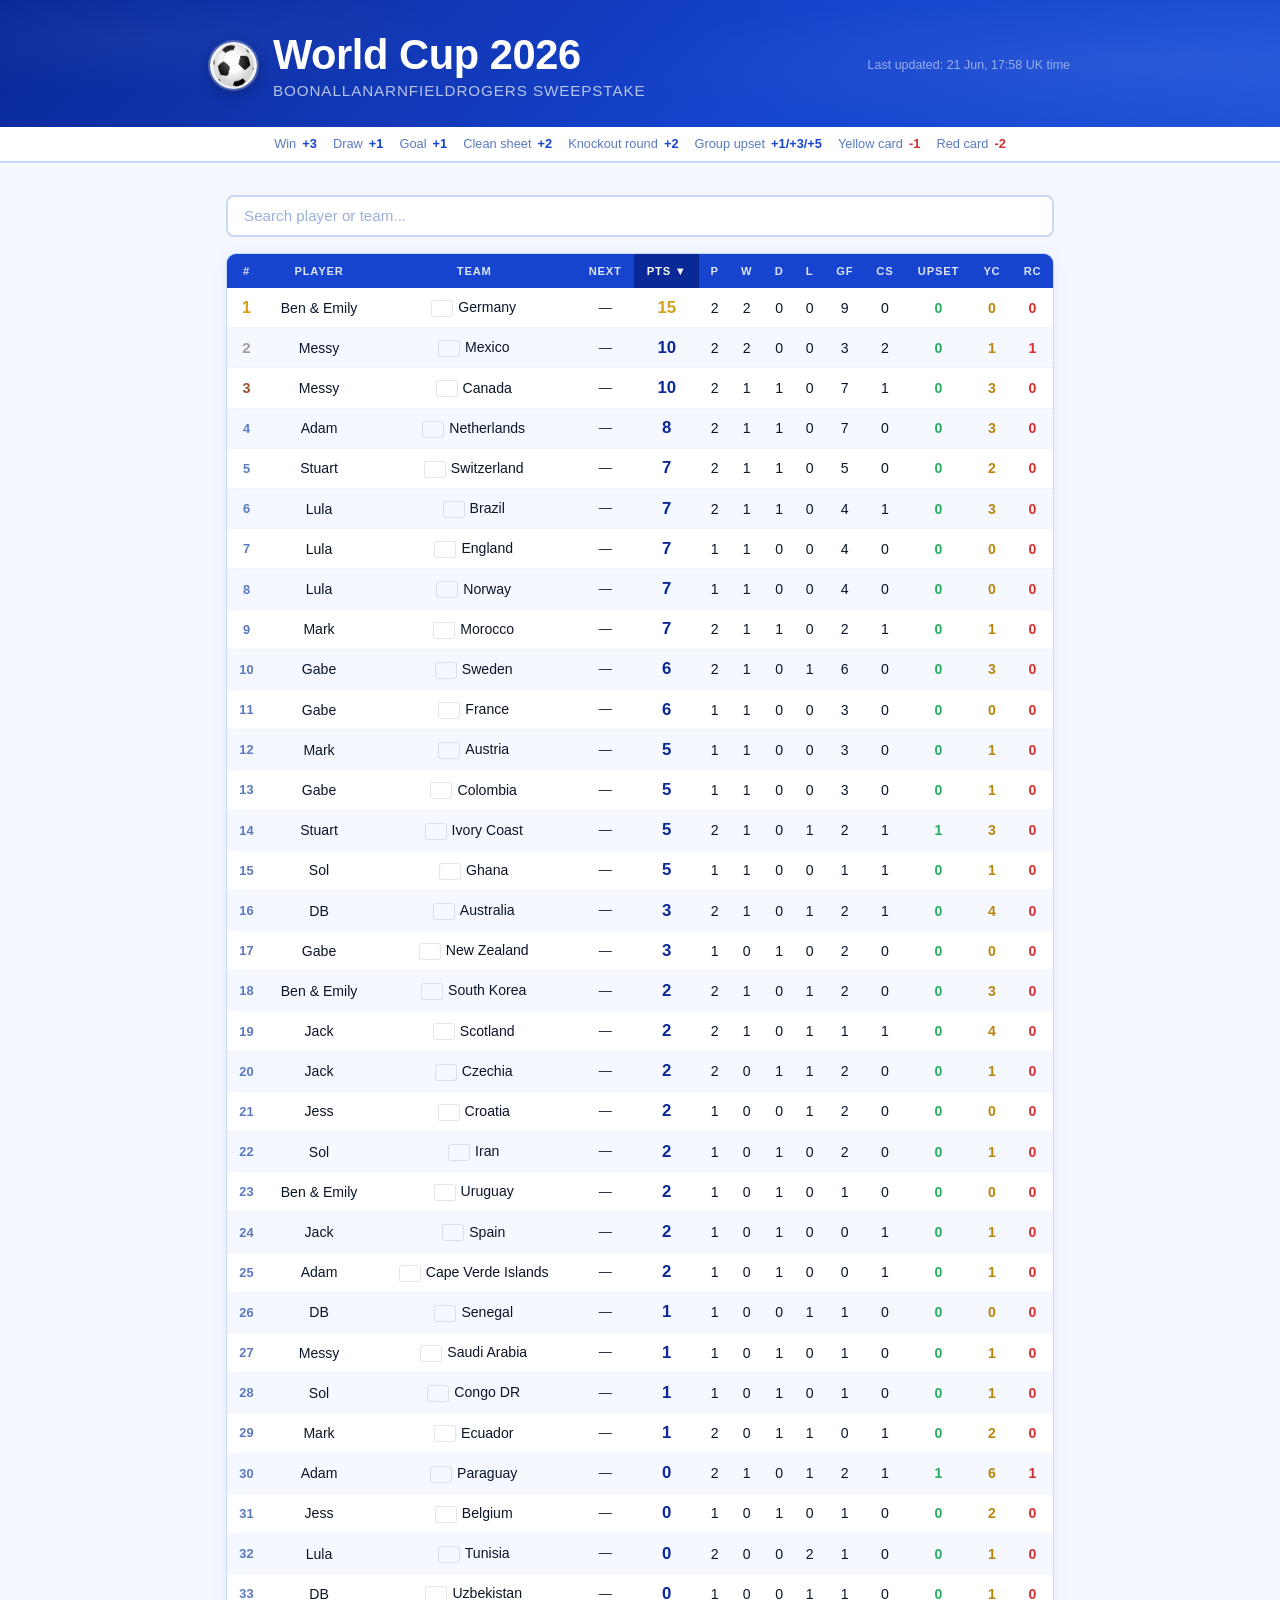
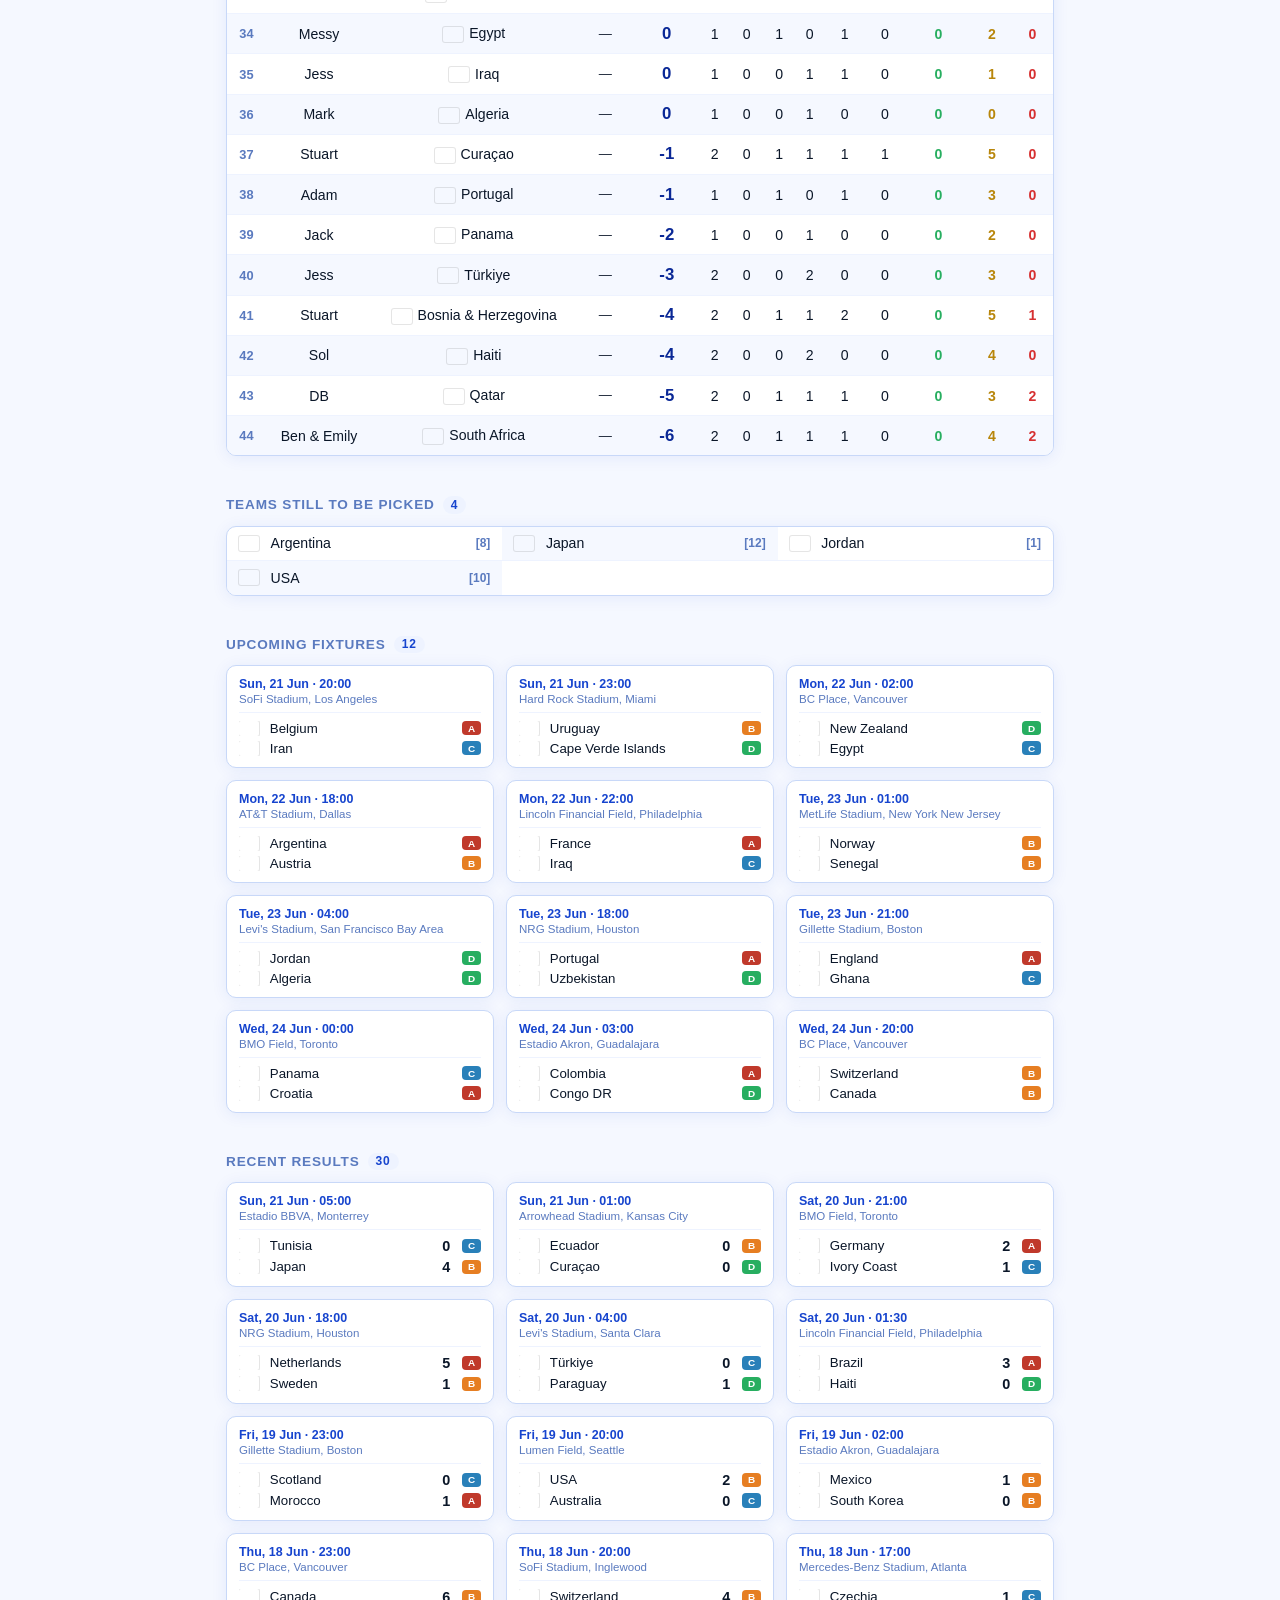
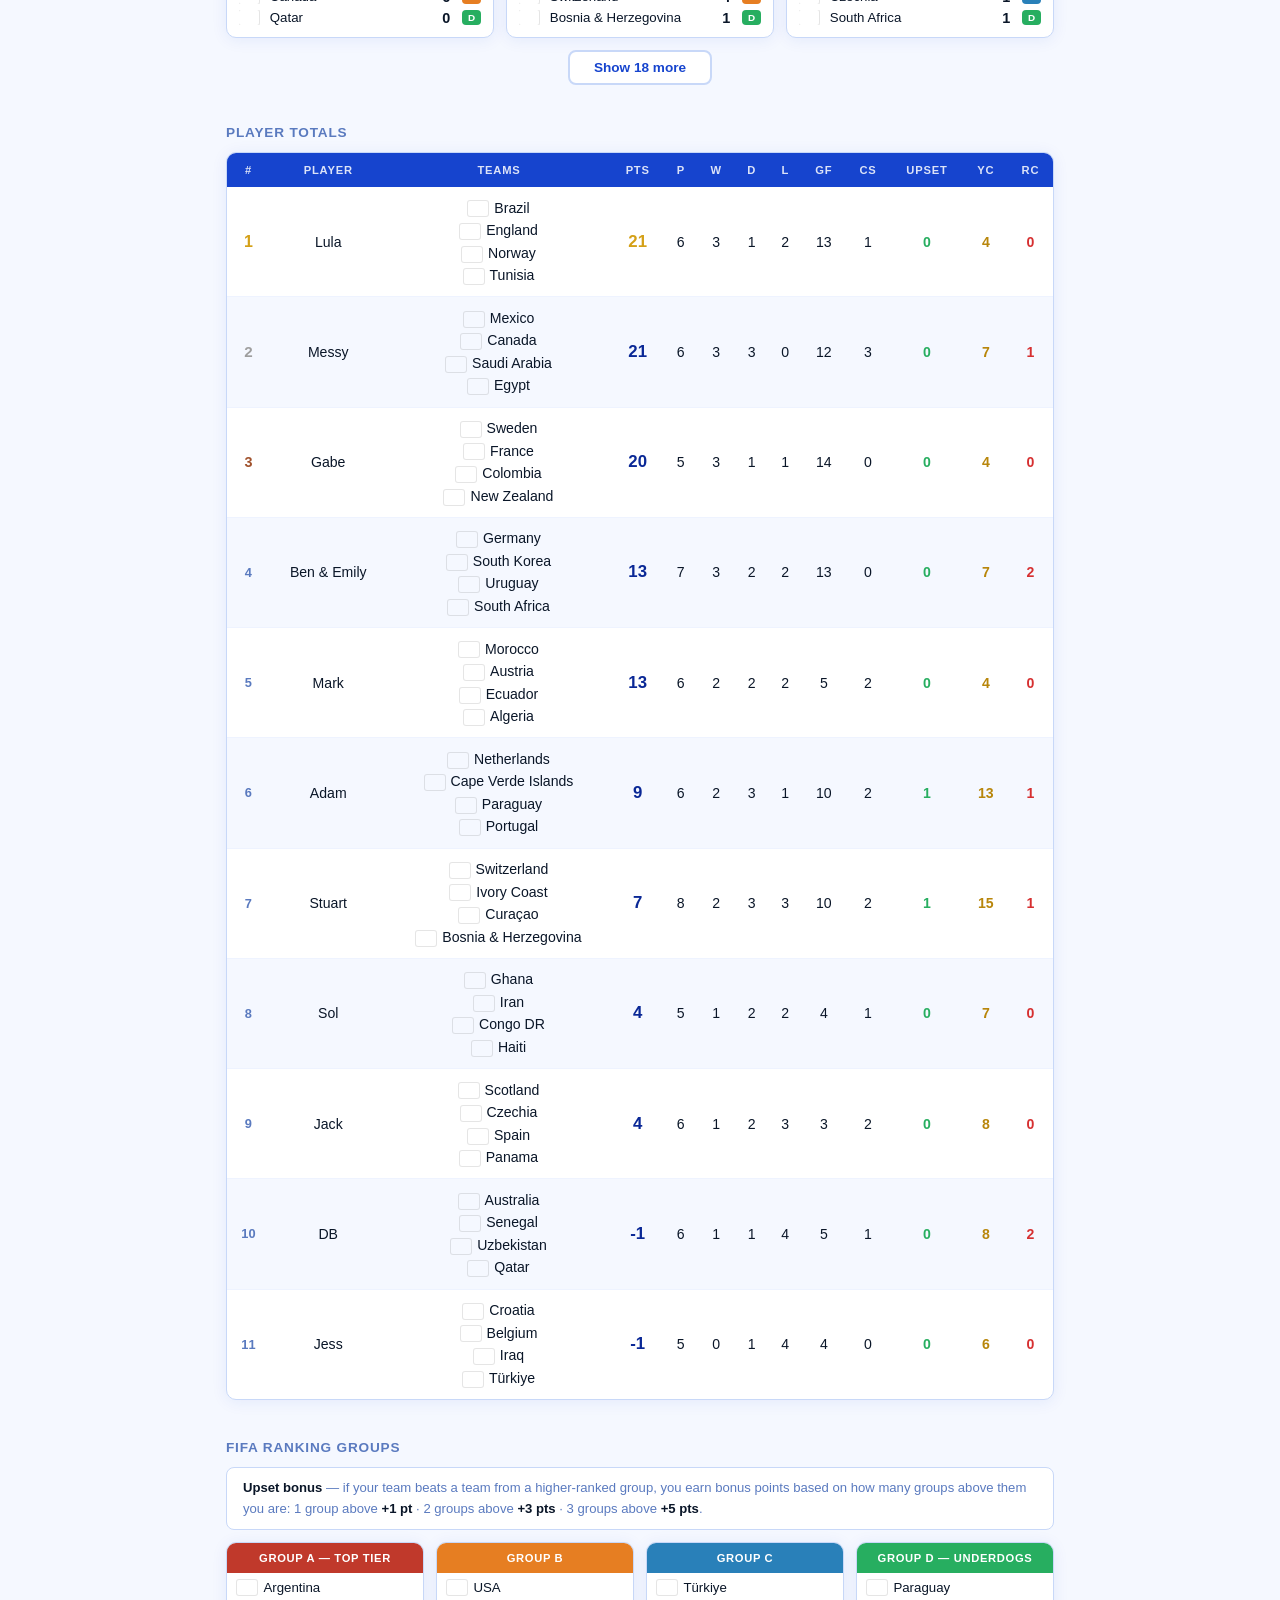
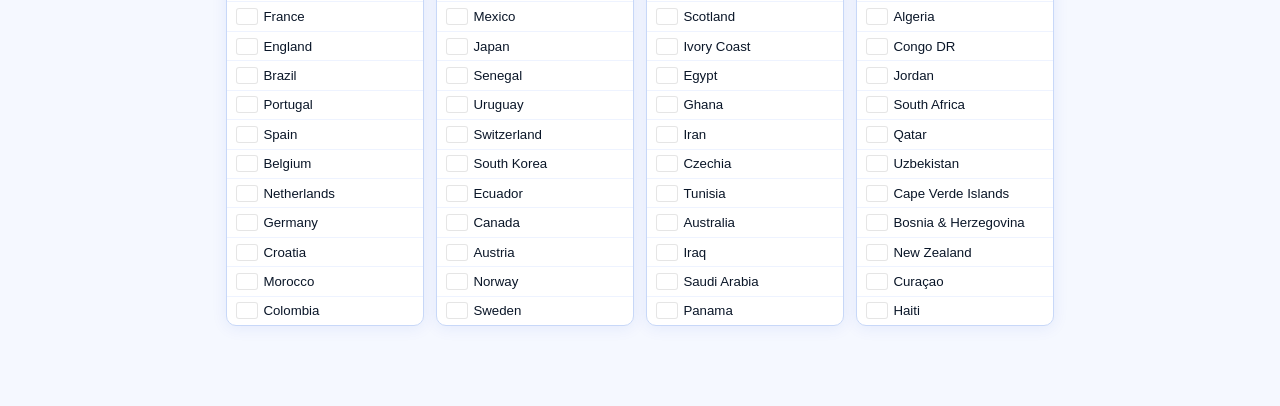
==== commit 261cdbf0: "title" ====
--- a/docs/index.html
+++ b/docs/index.html
@@ -3,7 +3,7 @@
 <head>
   <meta charset="UTF-8">
   <meta name="viewport" content="width=device-width, initial-scale=1.0">
-  <title>BoonAllan World Cup 2026</title>
+  <title>BoonAllanArnfieldRogers World Cup 2026</title>
   <link rel="icon" href="data:image/svg+xml,<svg xmlns=%22http://www.w3.org/2000/svg%22 viewBox=%220 0 100 100%22><text y=%22.9em%22 font-size=%2290%22>⚽</text></svg>">
   <link rel="stylesheet" href="styles.css">
 </head>
@@ -12,10 +12,10 @@
   <header>
     <div class="header-inner">
       <div class="header-left">
-        <img src="boonallan.png" alt="BoonAllan" class="logo">
+        <img src="boonallan.png" alt="BoonAllanArnfieldRogers" class="logo">
         <div class="header-titles">
           <h1>World Cup 2026</h1>
-          <p class="subtitle">BoonAllan Sweepstake</p>
+          <p class="subtitle">BoonAllanArnfieldRogers Sweepstake</p>
         </div>
       </div>
       <p id="updated"></p>
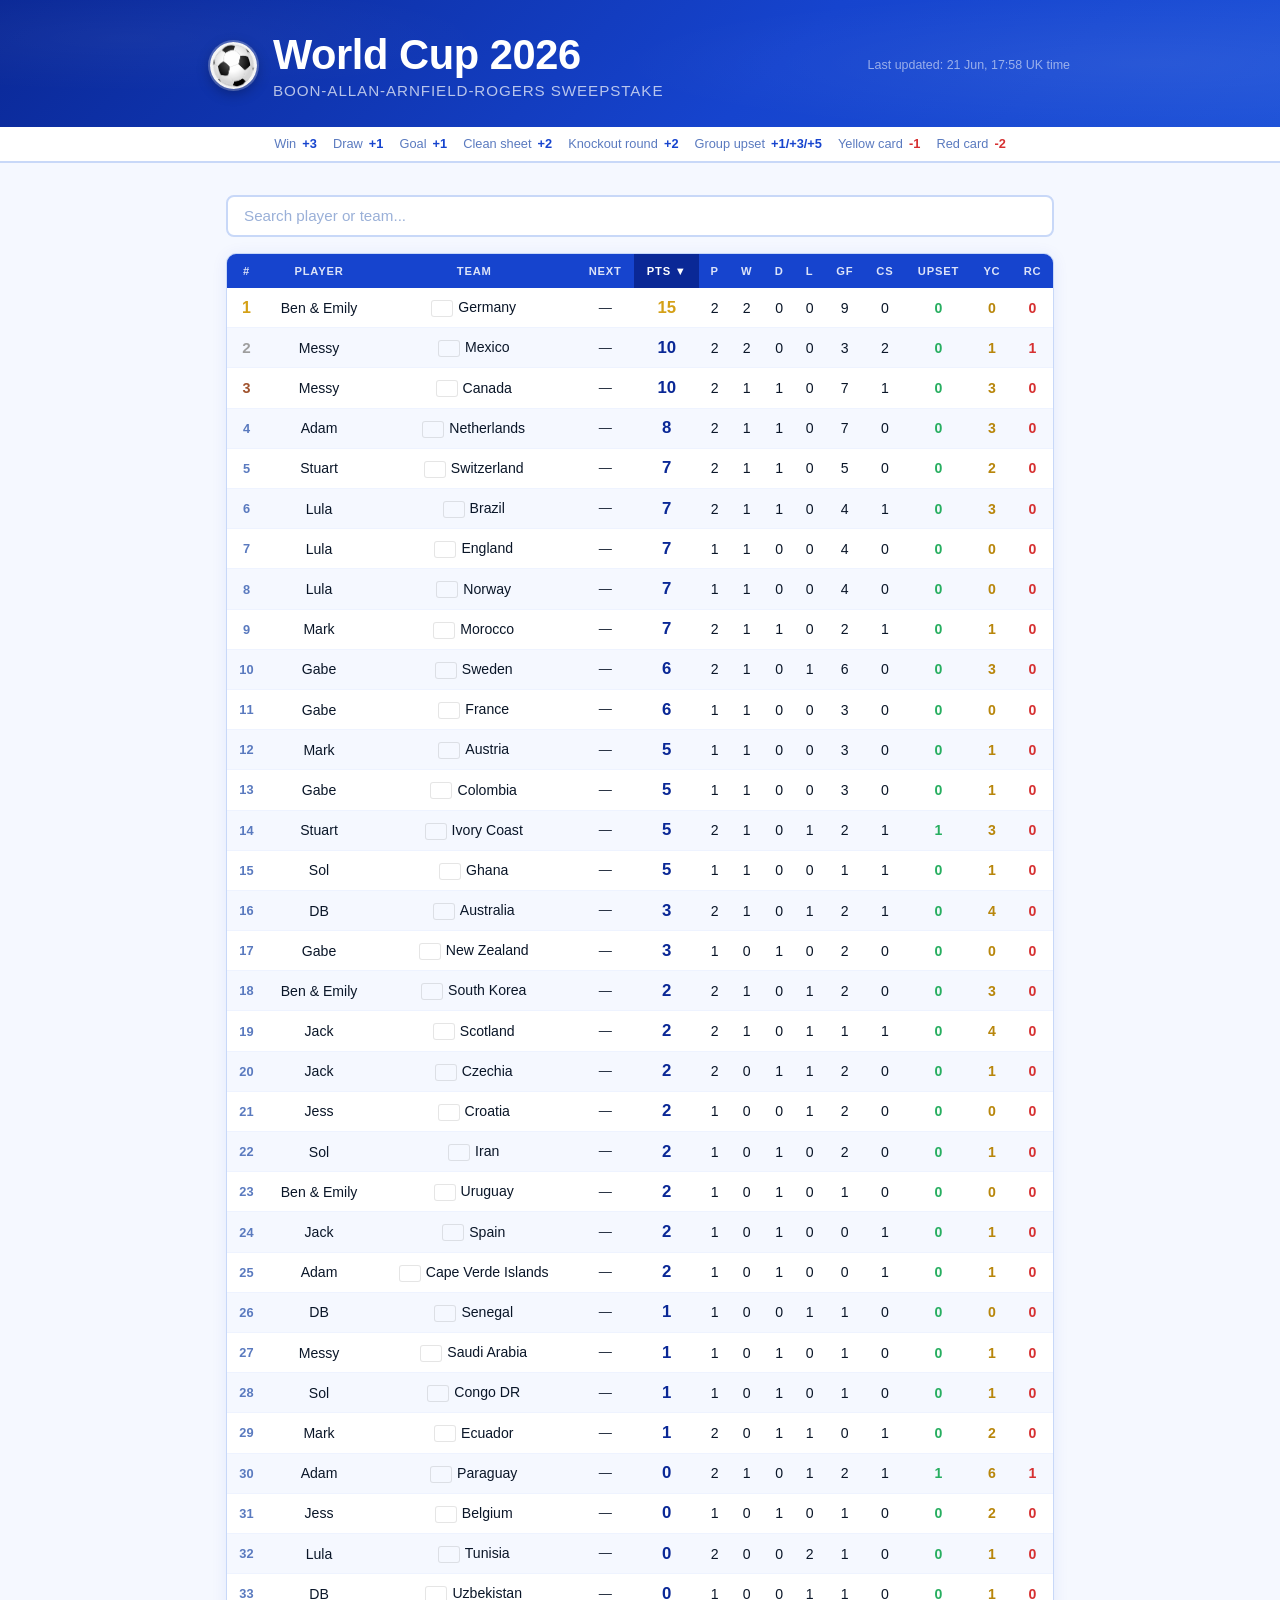
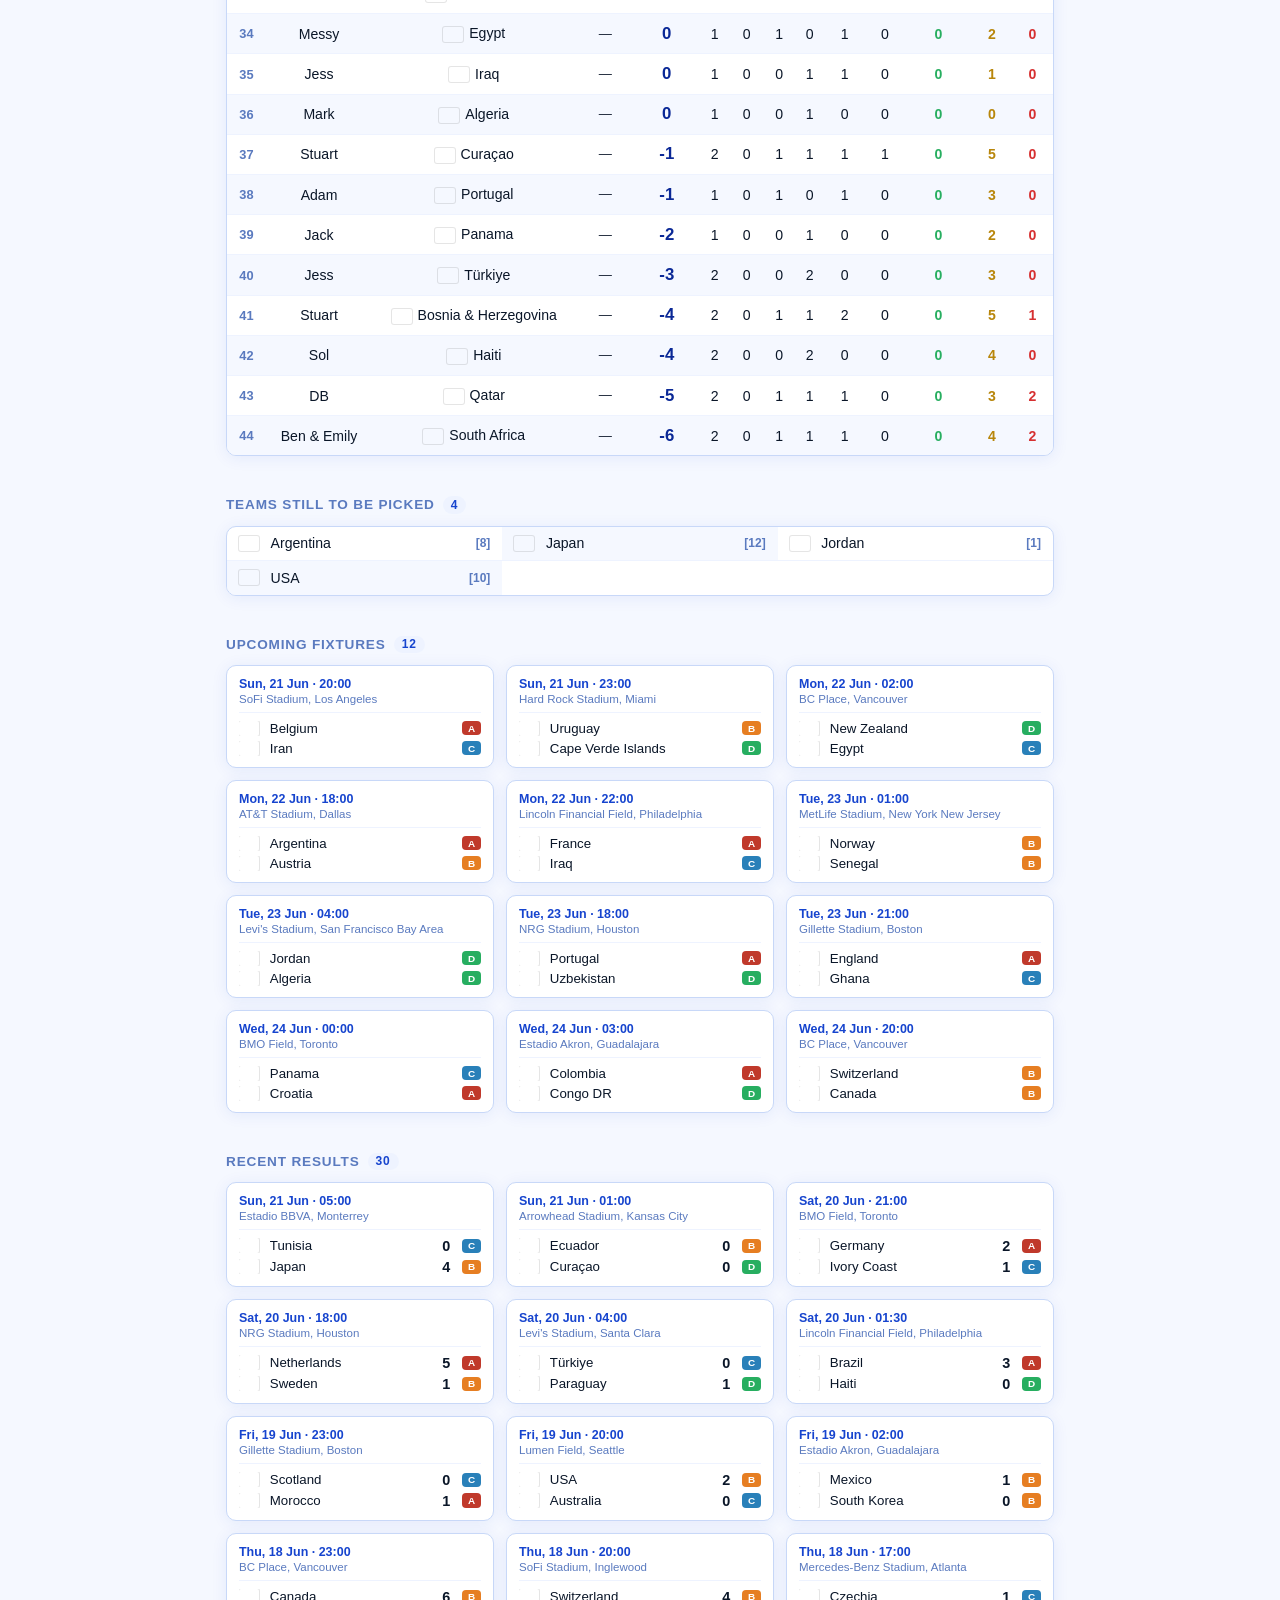
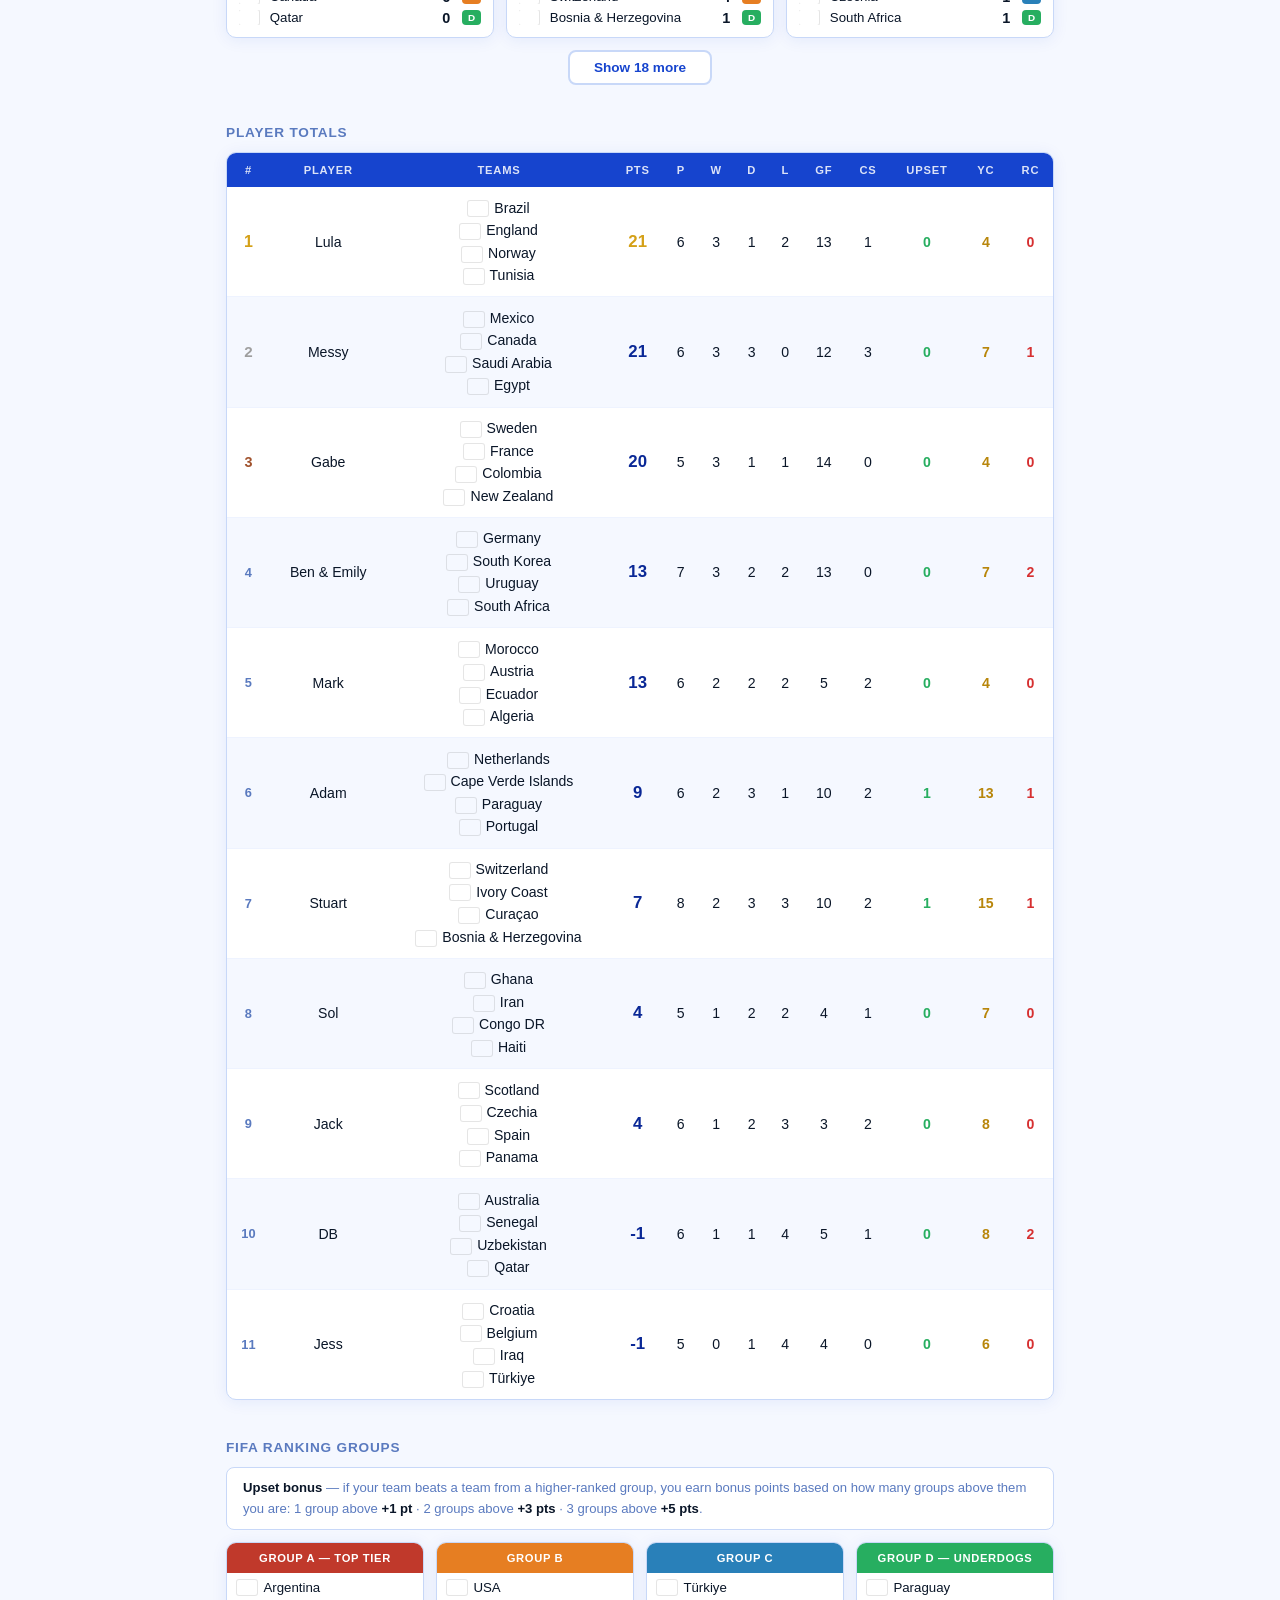
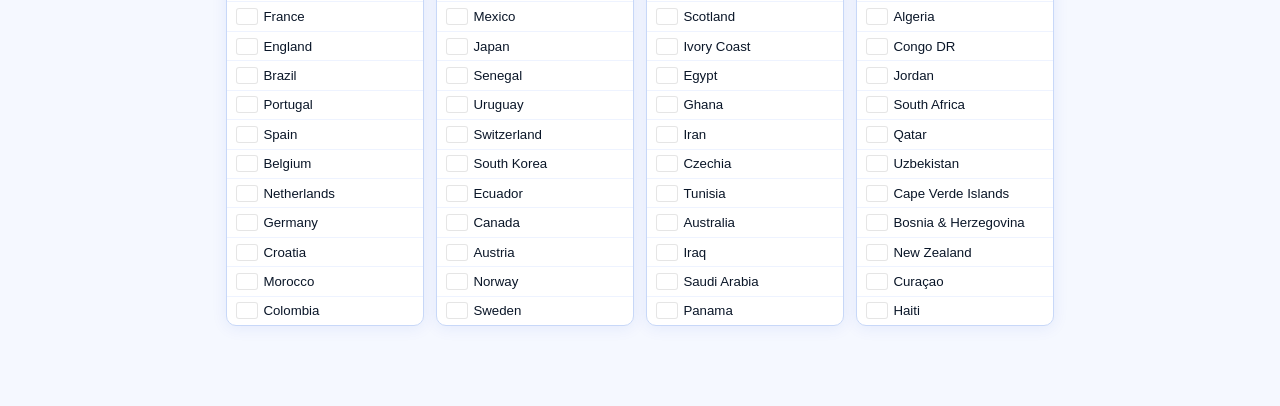
==== commit 80f274e3: "title" ====
--- a/docs/index.html
+++ b/docs/index.html
@@ -3,7 +3,7 @@
 <head>
   <meta charset="UTF-8">
   <meta name="viewport" content="width=device-width, initial-scale=1.0">
-  <title>BoonAllanArnfieldRogers World Cup 2026</title>
+  <title>Boon-Allan-Arnfield-Rogers World Cup 2026</title>
   <link rel="icon" href="data:image/svg+xml,<svg xmlns=%22http://www.w3.org/2000/svg%22 viewBox=%220 0 100 100%22><text y=%22.9em%22 font-size=%2290%22>⚽</text></svg>">
   <link rel="stylesheet" href="styles.css">
 </head>
@@ -12,10 +12,10 @@
   <header>
     <div class="header-inner">
       <div class="header-left">
-        <img src="boonallan.png" alt="BoonAllanArnfieldRogers" class="logo">
+        <img src="boonallan.png" alt="Boon-Allan-Arnfield-Rogers" class="logo">
         <div class="header-titles">
           <h1>World Cup 2026</h1>
-          <p class="subtitle">BoonAllanArnfieldRogers Sweepstake</p>
+          <p class="subtitle">Boon-Allan-Arnfield-Rogers Sweepstake</p>
         </div>
       </div>
       <p id="updated"></p>
